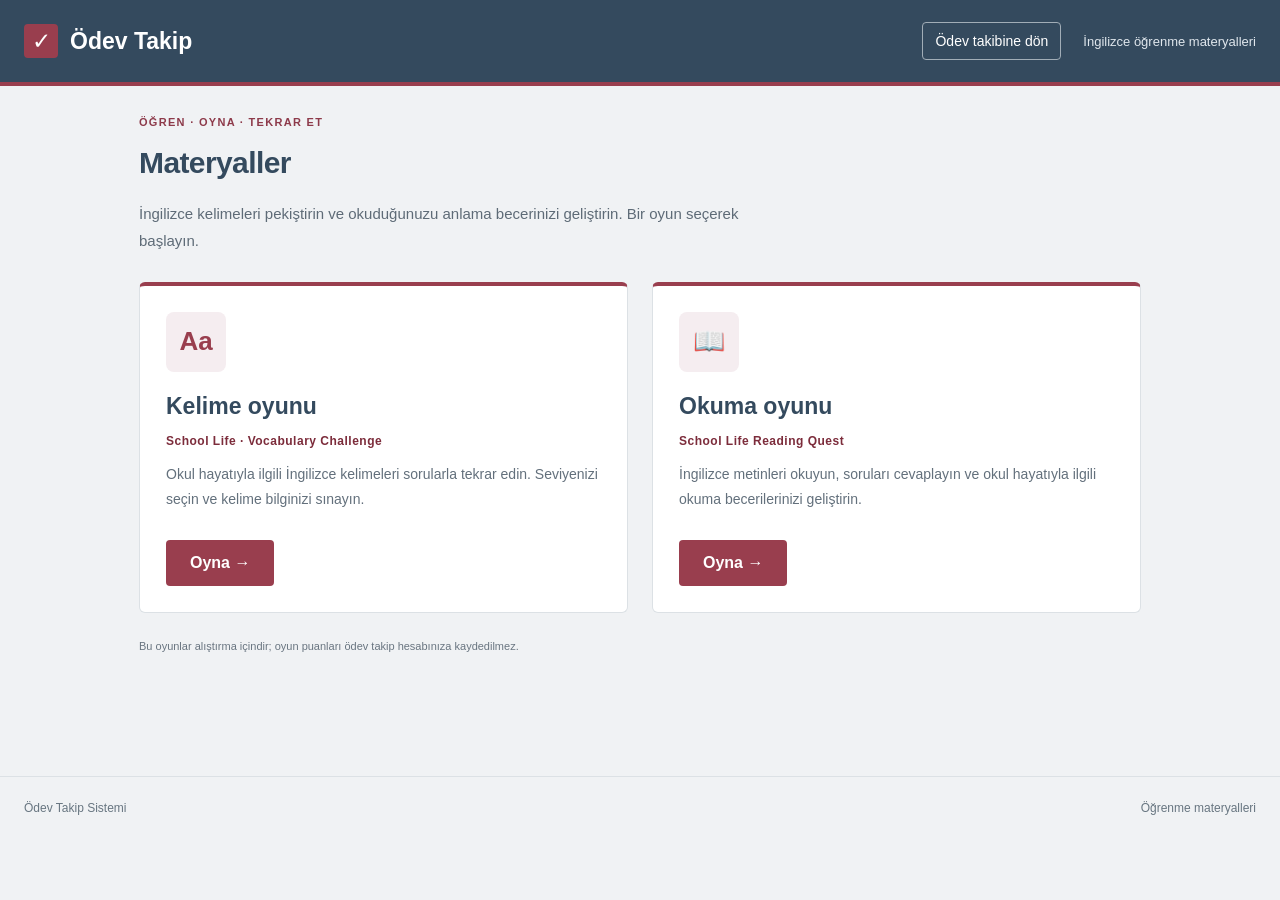
==== materyaller/index.html @ 129b3393 "Add files via upload" ====
<!doctype html>
<html lang="tr"><head><meta charset="utf-8"><meta name="viewport" content="width=device-width,initial-scale=1"><meta name="description" content="School Life: İngilizce kelime ve okuma oyunları."><title>Materyaller | Ödev Takip</title><link rel="stylesheet" href="../style.css"></head>
<body><a class="skip-link" href="#main-content">İçeriğe geç</a>
<header class="site-header"><a href="../" class="brand"><span class="brand-icon" aria-hidden="true">✓</span> Ödev Takip</a><div class="header-links"><a href="../">Ödev takibine dön</a><span class="stage">İngilizce öğrenme materyalleri</span></div></header>
<main id="main-content" class="materials-page" tabindex="-1"><p class="eyebrow">ÖĞREN · OYNA · TEKRAR ET</p><h1>Materyaller</h1><p class="lead">İngilizce kelimeleri pekiştirin ve okuduğunuzu anlama becerinizi geliştirin. Bir oyun seçerek başlayın.</p>
<div class="materials-grid">
<article class="material-card"><div class="material-icon" aria-hidden="true">Aa</div><h2>Kelime oyunu</h2><span class="material-kind" lang="en">School Life · Vocabulary Challenge</span><p class="material-description">Okul hayatıyla ilgili İngilizce kelimeleri sorularla tekrar edin. Seviyenizi seçin ve kelime bilginizi sınayın.</p><a class="primary" href="./oyun-1.html" aria-label="Kelime oyununu oyna">Oyna →</a></article>
<article class="material-card"><div class="material-icon" aria-hidden="true">📖</div><h2>Okuma oyunu</h2><span class="material-kind" lang="en">School Life Reading Quest</span><p class="material-description">İngilizce metinleri okuyun, soruları cevaplayın ve okul hayatıyla ilgili okuma becerilerinizi geliştirin.</p><a class="primary" href="./reading_game.html" aria-label="Okuma oyununu oyna">Oyna →</a></article>
</div><p class="note">Bu oyunlar alıştırma içindir; oyun puanları ödev takip hesabınıza kaydedilmez.</p></main>
<footer>Ödev Takip Sistemi <span>Öğrenme materyalleri</span></footer></body></html>
---- style.css ----
:root{font-family:Arial,Helvetica,sans-serif;color:#323b44;background:#f0f2f4;font-synthesis:none}*{box-sizing:border-box}[hidden]{display:none!important}body{margin:0}button,input{font:inherit}button,a,input{-webkit-tap-highlight-color:transparent}button{cursor:pointer}button:disabled{cursor:wait;opacity:.65}a{color:inherit;text-decoration:none}.skip-link{position:absolute;top:-60px;left:15px;padding:12px;background:white;z-index:5}.skip-link:focus{top:10px}.site-header{padding:22px max(24px,calc((100vw - 1360px)/2));display:flex;justify-content:space-between;gap:20px;align-items:center;background:#344a5e;color:#fff;border-bottom:4px solid #993e4e}.brand{font-size:23px;font-weight:700;display:flex;gap:12px;align-items:center}.brand-icon{display:grid;place-items:center;background:#993e4e;color:#fff;border-radius:4px;width:34px;height:34px}.stage{font-size:13px;color:#e0e7ed}main{max-width:1360px;min-height:75vh;margin:30px auto;display:grid;grid-template-columns:190px minmax(0,1fr) 340px;gap:24px;align-items:start;padding:0 24px}.sidebar{background:#fff;border:1px solid #dce1e5;border-radius:5px;padding:18px 0}.menu-heading{font-size:11px;font-weight:700;letter-spacing:1.2px;color:#737e87;padding:0 18px;margin:0 0 15px}.menu-active{display:block;border-left:4px solid #993e4e;background:#f5edf0;padding:13px 14px;font-size:14px;font-weight:700;color:#7c2c3b}.sidebar-note{border-top:1px solid #e5e8eb;margin:22px 18px 0;padding-top:18px;font-size:12px;line-height:1.7;color:#6b7680}.sidebar-note p{margin-bottom:0}.intro{background:#fff;border:1px solid #dce1e5;border-radius:5px;padding:30px;min-height:440px}.eyebrow{font-size:11px;font-weight:700;letter-spacing:1.3px;color:#8d3a4a;margin:0 0 16px}h1{font-size:30px;line-height:1.25;letter-spacing:-.6px;margin:0 0 18px;color:#344a5e}.lead{font-size:15px;line-height:1.8;color:#5e6b77;margin:0 0 28px}.info-block{border-top:1px solid #e5e8eb;padding-top:24px}.info-block h2,.announcement h2{font-size:17px;margin:0 0 12px}.info-block p,.announcement p{font-size:14px;line-height:1.85;color:#5e6b77;margin:0 0 12px}.announcement{margin-top:28px;border-left:3px solid #993e4e;padding:16px 18px;background:#faf5f6}.announcement p{margin:0}.card{background:#fff;border:1px solid #dce1e5;border-radius:5px;padding:24px;border-top:3px solid #344a5e}h2{font-size:23px;margin:0 0 10px;color:#344a5e}.muted{color:#63707c;font-size:13px;line-height:1.7;overflow-wrap:anywhere}form{margin-top:24px}label{display:block;font-size:13px;font-weight:600;margin:18px 0 8px}input{width:100%;min-height:46px;padding:11px 12px;background:#fff;border:1px solid #c8cfd6;border-radius:4px;color:#323b44}input:focus-visible,button:focus-visible,a:focus-visible{outline:3px solid #7ba8cf;outline-offset:3px}.password-wrap{position:relative}.password-wrap input{padding-right:75px}.password-wrap button{position:absolute;right:6px;top:8px;min-height:30px;border:0;background:transparent;color:#475e73;font-size:12px;padding:4px 8px}.primary,.secondary{width:100%;min-height:46px;border-radius:4px;font-weight:600;margin-top:22px}.primary{border:0;background:#993e4e;color:#fff}.primary:hover{background:#7c2c3b}.secondary{border:1px solid #c8cfd6;background:#fff;color:#344a5e}.note{color:#697580;font-size:11px;line-height:1.7;margin:16px 0 0}#status{font-size:13px;line-height:1.7;margin:20px 0 0;color:#63707c;overflow-wrap:anywhere}#status.error{color:#a13333}#status.success{color:#25684b}.badge{display:inline-block;padding:6px 12px;border-radius:4px;background:#e9f4eb;color:#326045;font-size:12px;font-weight:700;margin-top:14px}.success-note{font-size:13px;line-height:1.7;color:#38654c}.next-step{background:#f0f3f6;border-radius:4px;padding:16px;margin-top:22px}.next-step h3{font-size:15px;margin:0 0 8px}.next-step p{font-size:13px;line-height:1.7;margin:0;color:#63707c}footer{max-width:1312px;margin:auto;padding:24px;color:#687681;font-size:12px;border-top:1px solid #dce1e5;display:flex;justify-content:space-between;gap:20px}@media(max-width:1100px){main{grid-template-columns:minmax(0,1fr) 320px}.sidebar{display:none}}@media(max-width:720px){main{grid-template-columns:1fr;max-width:580px;margin:22px auto;padding:0 18px;gap:18px}.site-header{padding:20px}.stage{display:none}.intro{padding:24px;min-height:0}h1{font-size:26px}.card{padding:24px}footer{padding:22px 20px}}@media(max-width:400px){main{padding:0 12px}.intro,.card{padding:20px}footer span{display:none}}

.section-heading,.list-heading{display:flex;align-items:center;justify-content:space-between;gap:16px}.section-heading h1{margin:0}.section-heading .badge{margin:0}.section-heading{margin-bottom:18px}.class-form{padding:0 0 22px;border-bottom:1px solid #e5e8eb}.class-input-row{display:flex;gap:10px;align-items:center}.class-input-row input{min-width:0}.class-input-row .primary{width:auto;white-space:nowrap;margin:0;padding:0 17px}.list-heading{margin-top:25px}.list-heading h2{font-size:18px;margin:0}.list-heading .secondary{margin:0;width:auto;min-height:36px;padding:0 13px;font-size:12px}.classes-list{list-style:none;padding:0;margin:14px 0}.classes-list li{display:flex;gap:14px;align-items:center;border:1px solid #dce1e5;border-radius:5px;padding:16px;margin:10px 0}.class-symbol{background:#edf1f5;color:#344a5e;font-weight:700;font-size:12px;display:grid;place-items:center;min-width:38px;height:38px;border-radius:4px}.class-label{min-width:0}.class-label strong{font-size:16px;overflow-wrap:anywhere}.class-label p{font-size:12px;color:#63707c;margin:6px 0 0}.empty-state{padding:24px 18px;border:1px dashed #c8cfd6;border-radius:5px;line-height:1.8;color:#63707c;font-size:14px}#classes-status,#classes-load-status{font-size:13px;line-height:1.7;overflow-wrap:anywhere}#classes-status.error,#classes-load-status.error{color:#a13333}#classes-status.success{color:#25684b}@media(max-width:400px){.class-input-row{flex-direction:column;align-items:stretch}.class-input-row .primary{width:100%}}

.class-open{margin-left:auto;flex-shrink:0;background:#fff;border:1px solid #c8cfd6;border-radius:4px;padding:10px 12px;color:#344a5e;font-size:12px;font-weight:600;min-height:40px}.class-label{flex:1}.class-open:hover{background:#f0f3f6}.back-button{display:block;border:0;background:transparent;color:#7c2c3b;padding:5px 0;margin:0 0 24px;font-size:13px;min-height:36px}.student-position{font-variant-numeric:tabular-nums}#students-status,#students-load-status{font-size:13px;line-height:1.7;overflow-wrap:anywhere}#students-status.error,#students-load-status.error{color:#a13333}#students-status.success{color:#25684b}#students-title{overflow-wrap:anywhere}@media(max-width:400px){.classes-list li{flex-wrap:wrap}.class-open{margin-left:52px}}

textarea{font:inherit;width:100%;min-height:105px;resize:vertical;padding:12px;border:1px solid #c8cfd6;border-radius:4px;color:#323b44;background:#fff;line-height:1.6}textarea:focus-visible{outline:3px solid #7ba8cf;outline-offset:3px}.optional{font-size:11px;font-weight:400;color:#63707c}.class-tabs{display:flex;gap:8px;border-bottom:1px solid #dce1e5;margin:0 0 25px}.class-tabs button,.class-tabs span{font:inherit;font-size:13px;padding:12px 16px;border:0;background:transparent;color:#63707c}.class-tabs span{border-bottom:3px solid #993e4e;color:#7c2c3b;font-weight:700}.class-tabs button:hover{background:#f0f3f6}.class-actions{display:flex;gap:8px;flex-wrap:wrap;margin-left:auto}.class-actions .class-open{margin:0}.assignment-list{list-style:none;padding:0;margin:14px 0}.assignment-list li{border:1px solid #dce1e5;border-left:3px solid #993e4e;border-radius:5px;padding:20px;margin:12px 0}.assignment-list h3{margin:0 0 12px;font-size:17px;color:#344a5e;overflow-wrap:anywhere}.assignment-date{font-size:12px;color:#7c2c3b;font-weight:600;margin:0}.assignment-description{white-space:pre-wrap;overflow-wrap:anywhere;font-size:14px;color:#5e6b77;line-height:1.8;margin:14px 0 0}#assignments-title{overflow-wrap:anywhere}#assignments-status,#assignments-load-status{font-size:13px;line-height:1.7;overflow-wrap:anywhere}#assignments-status.error,#assignments-load-status.error{color:#a13333}#assignments-status.success{color:#25684b}#assignment-due-date{max-width:250px}@media(max-width:950px){.classes-list li{flex-wrap:wrap}.class-actions{width:100%;margin-left:52px}}

.child-card{border-top:1px solid #dce1e5;padding-top:24px;margin-top:24px}.child-card h2{font-size:21px;overflow-wrap:anywhere}.child-subtitle{font-size:13px;color:#63707c;line-height:1.7;overflow-wrap:anywhere;margin:0 0 16px}#parent-title{overflow-wrap:anywhere}#parent-load-status{font-size:13px;line-height:1.7;overflow-wrap:anywhere}#parent-load-status.error{color:#a13333}@media(max-width:520px){#parent-view .section-heading{flex-wrap:wrap}}

.intro{min-width:0}.completion-controls{display:flex;align-items:center;justify-content:space-between;gap:12px;flex-wrap:wrap;margin-top:18px}.completion-state{display:inline-block;font-size:12px;font-weight:700;border-radius:4px;padding:7px 10px;white-space:nowrap}.completion-state.done{background:#e9f4eb;color:#25684b}.completion-state.pending{background:#f3f0e8;color:#6b571d}.completion-toggle{background:#fff;color:#344a5e;border:1px solid #c8cfd6;border-radius:4px;min-height:44px;padding:10px 13px;font-size:12px;font-weight:600}.completion-toggle:hover{background:#f0f3f6}.completion-message{font-size:12px;line-height:1.7;color:#25684b;overflow-wrap:anywhere;margin:10px 0 0}.completion-message:empty{display:none}.completion-message.error{color:#a13333}.class-tabs{flex-wrap:wrap}.results-summary{color:#63707c;font-size:13px;line-height:1.8}#results-load-status{font-size:13px;line-height:1.8}#results-load-status.error{color:#a13333}.table-scroll{max-width:100%;overflow-x:auto;border:1px solid #dce1e5;border-radius:5px;margin-top:18px}.table-scroll:focus-visible{outline:3px solid #7ba8cf;outline-offset:3px}.table-scroll table{border-collapse:collapse;width:100%;min-width:500px;font-size:13px}.table-scroll caption{text-align:left;padding:14px;color:#344a5e;font-weight:700}.table-scroll th,.table-scroll td{text-align:left;padding:14px;border-top:1px solid #dce1e5;vertical-align:middle}.table-scroll thead th{background:#f0f3f6;min-width:145px;max-width:230px;overflow-wrap:anywhere}.table-scroll thead th:first-child{min-width:150px}.table-scroll tbody th{font-weight:600;overflow-wrap:anywhere;min-width:150px;max-width:230px}.table-scroll small{display:block;font-size:11px;font-weight:400;margin-top:7px;color:#63707c}.table-scroll tbody tr:nth-child(even){background:#fafbfc}#results-title{overflow-wrap:anywhere}

select{font:inherit}.status-select{display:block;width:100%;min-width:135px;min-height:44px;border:1px solid #c8cfd6;border-radius:4px;background:#fff;color:#344a5e;padding:8px;font-size:12px;margin-top:10px}.status-select:focus-visible{outline:3px solid #7ba8cf;outline-offset:3px}.teacher-status{min-width:140px}.completion-state.missing{background:#fbecec;color:#a13333}.parent-notices{margin-top:22px;padding:18px;border-left:3px solid #993e4e;background:#faf5f6}.parent-notices h2{font-size:18px}.parent-notices ul{padding-left:18px;margin:12px 0 0;font-size:13px;line-height:1.8}.parent-notices li{margin:8px 0;overflow-wrap:anywhere}

.record-actions{display:flex;gap:8px;flex-wrap:wrap}.record-actions .class-open{margin:0}.record-delete{min-height:40px;padding:10px 12px;border:1px solid #d8b4b4;border-radius:4px;background:#fff;color:#a13333;font-size:12px;font-weight:600}.assignment-list .record-actions{margin-top:18px}.class-actions .record-actions{display:contents}dialog{width:min(540px,calc(100% - 28px));max-height:90vh;overflow:auto;padding:26px;border:1px solid #dce1e5;border-radius:6px;color:#323b44;background:#fff}dialog::backdrop{background:rgba(20,32,44,.6)}dialog form{margin:0}.dialog-actions{display:flex;gap:12px}.dialog-actions button{flex:1}.delete-warning{font-size:14px;line-height:1.8}.record-actions button:hover{background:#f0f3f6}#record-message{font-size:13px;line-height:1.7}#record-message.error{color:#a13333}@media(max-width:650px){.classes-list .record-actions{width:100%;margin-left:52px}.class-actions .record-actions{display:flex;margin:0;width:auto}}


.header-links{display:flex;align-items:center;gap:22px;flex-wrap:wrap}.header-links a{color:#fff;font-size:14px;text-decoration:none;padding:10px 12px;border:1px solid #a1adb7;border-radius:4px}.header-links a:hover{background:#465c70}.menu-link{display:block;padding:14px 18px;color:#344a5e;font-size:14px;text-decoration:none}.menu-link:hover{background:#f0f3f6}.login-tabs{display:flex;gap:8px;flex-wrap:wrap;margin-top:20px}.login-tabs button{flex:1;padding:10px 8px;min-height:44px;border:1px solid #c8cfd6;border-radius:4px;background:white;color:#344a5e;font-size:12px}.login-tabs button[aria-pressed=true]{background:#f5edf0;border-color:#993e4e;color:#7c2c3b;font-weight:700}.materials-page{display:block;max-width:1050px;min-height:70vh}.materials-page .lead{max-width:650px}.materials-grid{display:grid;grid-template-columns:repeat(2,minmax(0,1fr));gap:24px}.material-card{background:#fff;border:1px solid #dce1e5;border-top:4px solid #993e4e;border-radius:6px;padding:26px;display:flex;flex-direction:column;align-items:flex-start}.material-card h2{font-size:23px;line-height:1.4;margin:18px 0 12px}.material-card p{font-size:14px;color:#63707c;line-height:1.8}.material-card .primary{display:inline-flex;justify-content:center;align-items:center;text-decoration:none;margin-top:auto;width:auto;padding:12px 24px}.material-kind{font-size:12px;font-weight:bold;letter-spacing:.5px;color:#7c2c3b}.material-icon{width:60px;height:60px;background:#f5edf0;color:#993e4e;border-radius:8px;display:grid;place-items:center;font-size:26px;font-weight:bold}.materials-back{display:inline-block;margin:10px 0 30px;color:#7c2c3b;font-size:14px}.material-card .material-description{margin-bottom:28px}.materials-page .note{margin-top:24px}@media(max-width:720px){.materials-grid{grid-template-columns:1fr}.site-header{flex-wrap:wrap;gap:14px}.brand{font-size:21px}.header-links{gap:8px}.header-links a{font-size:13px}.material-card{padding:23px}}
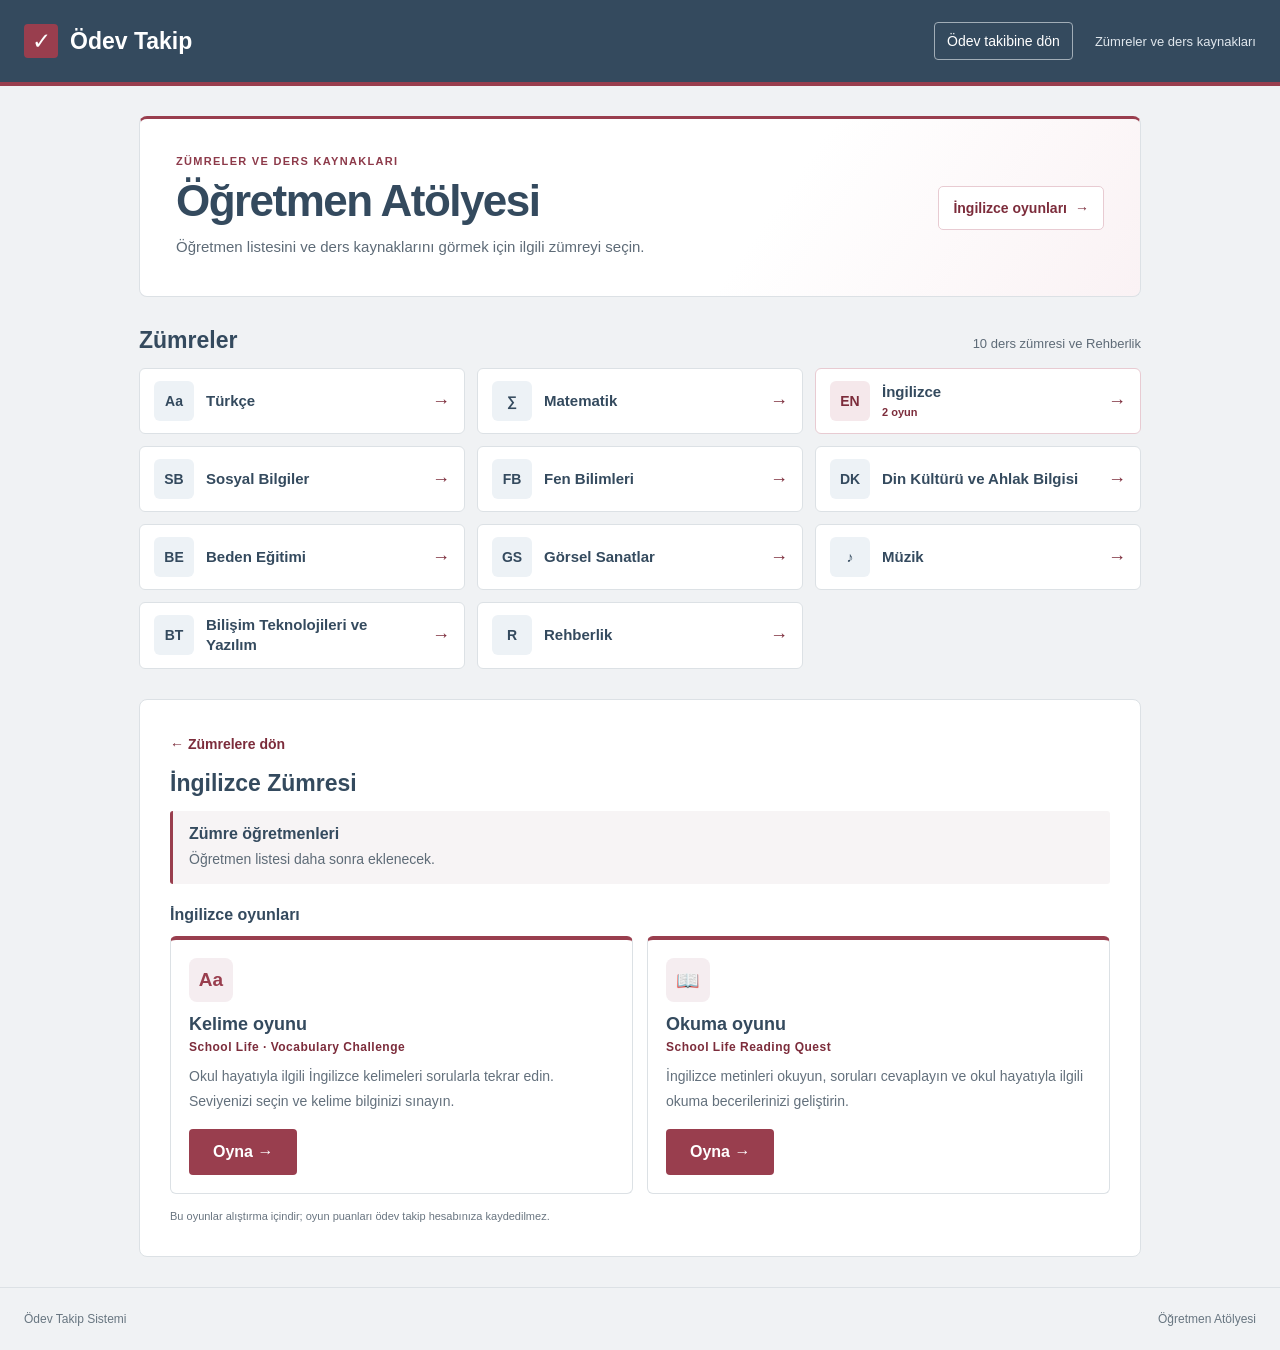
==== commit 3096cc6a: "Add files via upload" ====
--- a/materyaller/index.html
+++ b/materyaller/index.html
@@ -1,10 +1,336 @@
 <!doctype html>
-<html lang="tr"><head><meta charset="utf-8"><meta name="viewport" content="width=device-width,initial-scale=1"><meta name="description" content="School Life: İngilizce kelime ve okuma oyunları."><title>Materyaller | Ödev Takip</title><link rel="stylesheet" href="../style.css"></head>
-<body><a class="skip-link" href="#main-content">İçeriğe geç</a>
-<header class="site-header"><a href="../" class="brand"><span class="brand-icon" aria-hidden="true">✓</span> Ödev Takip</a><div class="header-links"><a href="../">Ödev takibine dön</a><span class="stage">İngilizce öğrenme materyalleri</span></div></header>
-<main id="main-content" class="materials-page" tabindex="-1"><p class="eyebrow">ÖĞREN · OYNA · TEKRAR ET</p><h1>Materyaller</h1><p class="lead">İngilizce kelimeleri pekiştirin ve okuduğunuzu anlama becerinizi geliştirin. Bir oyun seçerek başlayın.</p>
-<div class="materials-grid">
-<article class="material-card"><div class="material-icon" aria-hidden="true">Aa</div><h2>Kelime oyunu</h2><span class="material-kind" lang="en">School Life · Vocabulary Challenge</span><p class="material-description">Okul hayatıyla ilgili İngilizce kelimeleri sorularla tekrar edin. Seviyenizi seçin ve kelime bilginizi sınayın.</p><a class="primary" href="./oyun-1.html" aria-label="Kelime oyununu oyna">Oyna →</a></article>
-<article class="material-card"><div class="material-icon" aria-hidden="true">📖</div><h2>Okuma oyunu</h2><span class="material-kind" lang="en">School Life Reading Quest</span><p class="material-description">İngilizce metinleri okuyun, soruları cevaplayın ve okul hayatıyla ilgili okuma becerilerinizi geliştirin.</p><a class="primary" href="./reading_game.html" aria-label="Okuma oyununu oyna">Oyna →</a></article>
-</div><p class="note">Bu oyunlar alıştırma içindir; oyun puanları ödev takip hesabınıza kaydedilmez.</p></main>
-<footer>Ödev Takip Sistemi <span>Öğrenme materyalleri</span></footer></body></html>+<html lang="tr">
+<head>
+  <meta charset="utf-8">
+  <meta name="viewport" content="width=device-width, initial-scale=1">
+  <meta name="description" content="Öğretmen Atölyesi: ders zümreleri, öğretmen listeleri ve ders kaynakları.">
+  <title>Öğretmen Atölyesi | Ödev Takip</title>
+  <link rel="stylesheet" href="../style.css">
+  <style>
+    .workshop-page {
+      --workshop-navy: #344a5e;
+      --workshop-wine: #7c2c3b;
+      --workshop-line: #dce1e5;
+      --workshop-muted: #5e6b77;
+    }
+    .workshop-hero {
+      display: flex;
+      align-items: center;
+      justify-content: space-between;
+      gap: 24px;
+      padding: clamp(20px, 4vw, 36px);
+      border: 1px solid var(--workshop-line);
+      border-top: 3px solid #993e4e;
+      border-radius: 8px;
+      background: linear-gradient(125deg, #fff 62%, #faf2f4);
+    }
+    .workshop-hero .eyebrow { margin-bottom: 10px; }
+    .workshop-hero h1 {
+      margin-bottom: 10px;
+      font-size: clamp(29px, 5vw, 44px);
+      letter-spacing: -.035em;
+      line-height: 1.1;
+    }
+    .workshop-hero .lead { margin: 0; max-width: 480px; line-height: 1.65; }
+    .workshop-quick, .workshop-back {
+      display: inline-flex;
+      min-height: 44px;
+      align-items: center;
+      gap: 8px;
+      font-size: 14px;
+      font-weight: 700;
+      color: var(--workshop-wine);
+    }
+    .workshop-quick {
+      flex-shrink: 0;
+      padding: 10px 14px;
+      border: 1px solid #e8cbd2;
+      border-radius: 5px;
+      background: #fff;
+    }
+    .workshop-quick:hover, .workshop-link--featured:hover { background: #fbf1f3; }
+    .workshop-directory { margin: 30px 0; scroll-margin-top: 16px; }
+    .workshop-heading {
+      display: flex;
+      align-items: baseline;
+      justify-content: space-between;
+      flex-wrap: wrap;
+      gap: 6px 16px;
+      margin-bottom: 14px;
+    }
+    .workshop-heading h2 { margin: 0; }
+    .workshop-count { margin: 0; color: var(--workshop-muted); font-size: 13px; }
+    .workshop-grid {
+      display: grid;
+      grid-template-columns: repeat(3, minmax(0, 1fr));
+      gap: 12px;
+      margin: 0;
+      padding: 0;
+      list-style: none;
+    }
+    .workshop-link {
+      display: grid;
+      grid-template-columns: 40px minmax(0, 1fr) auto;
+      align-items: center;
+      gap: 12px;
+      height: 100%;
+      min-height: 66px;
+      padding: 12px 14px;
+      border: 1px solid var(--workshop-line);
+      border-radius: 6px;
+      background: #fff;
+      color: var(--workshop-navy);
+      font-weight: 700;
+      font-size: 15px;
+      line-height: 1.35;
+    }
+    .workshop-link:hover { border-color: #9daebc; background: #f9fafb; }
+    .workshop-link--featured { border-color: #e8cbd2; }
+    .workshop-link small { display: block; margin-top: 3px; color: var(--workshop-wine); font-size: 11px; }
+    .workshop-mark {
+      display: grid;
+      place-items: center;
+      width: 40px;
+      height: 40px;
+      border-radius: 6px;
+      background: #edf2f6;
+      color: var(--workshop-navy);
+      font-size: 14px;
+      font-weight: 700;
+    }
+    .workshop-link--featured .workshop-mark { color: var(--workshop-wine); background: #f5e8eb; }
+    .workshop-arrow { color: var(--workshop-wine); font-weight: 400; font-size: 18px; }
+    .workshop-panel {
+      margin: 0 0 18px;
+      padding: clamp(18px, 3.5vw, 30px);
+      border: 1px solid var(--workshop-line);
+      border-radius: 8px;
+      background: #fff;
+      scroll-margin-top: 16px;
+    }
+    @supports selector(:has(*)) {
+      .workshop-panel:not(:target):not(#ingilizce),
+      .workshop-panels:has(.workshop-panel:target) #ingilizce:not(:target) { display: none; }
+    }
+    .workshop-back { margin: -8px 0 4px; }
+    .workshop-back:hover { text-decoration: underline; }
+    .workshop-panel h2 { margin-bottom: 14px; }
+    .workshop-teachers {
+      padding: 14px 16px;
+      border-left: 3px solid #993e4e;
+      border-radius: 3px;
+      background: #f7f4f5;
+    }
+    .workshop-teachers h3, .workshop-games h3 { margin: 0; color: var(--workshop-navy); font-size: 16px; }
+    .workshop-teachers p { margin: 5px 0 0; color: var(--workshop-muted); font-size: 14px; line-height: 1.6; }
+    .workshop-games { margin-top: 22px; }
+    .workshop-games h3 { margin-bottom: 12px; }
+    .workshop-games .materials-grid { gap: 14px; }
+    .workshop-games .material-card { padding: 18px; }
+    .workshop-games .material-card h4 { margin: 12px 0 5px; color: var(--workshop-navy); font-size: 18px; }
+    .workshop-games .material-icon { width: 44px; height: 44px; font-size: 19px; }
+    .workshop-games .material-card .material-description { margin: 10px 0 15px; }
+    .workshop-games .note { margin-top: 13px; }
+    @media (max-width: 870px) {
+      .workshop-grid { grid-template-columns: repeat(2, minmax(0, 1fr)); }
+    }
+    @media (max-width: 580px) {
+      .workshop-hero { align-items: flex-start; flex-direction: column; gap: 14px; }
+      .workshop-directory { margin: 23px 0; }
+      .workshop-grid { grid-template-columns: 1fr; gap: 8px; }
+      .workshop-link { min-height: 56px; padding: 8px 12px; }
+    }
+  </style>
+</head>
+<body>
+  <a class="skip-link" href="#main-content">İçeriğe geç</a>
+  <header class="site-header">
+    <a href="../" class="brand"><span class="brand-icon" aria-hidden="true">✓</span> Ödev Takip</a>
+    <div class="header-links"><a href="../">Ödev takibine dön</a><span class="stage">Zümreler ve ders kaynakları</span></div>
+  </header>
+  <main id="main-content" class="materials-page workshop-page" tabindex="-1">
+    <section class="workshop-hero" aria-labelledby="workshop-title">
+      <div>
+        <p class="eyebrow">ZÜMRELER VE DERS KAYNAKLARI</p>
+        <h1 id="workshop-title">Öğretmen Atölyesi</h1>
+        <p class="lead">Öğretmen listesini ve ders kaynaklarını görmek için ilgili zümreyi seçin.</p>
+      </div>
+      <a class="workshop-quick" href="#ingilizce">İngilizce oyunları <span aria-hidden="true">→</span></a>
+    </section>
+    <nav class="workshop-directory" id="zumreler" aria-labelledby="directory-title" tabindex="-1">
+      <div class="workshop-heading">
+        <h2 id="directory-title">Zümreler</h2>
+        <p class="workshop-count">10 ders zümresi ve Rehberlik</p>
+      </div>
+      <ul class="workshop-grid">
+        <li><a class="workshop-link" href="#turkce">
+          <span class="workshop-mark" aria-hidden="true">Aa</span>
+          <span>Türkçe</span>
+          <span class="workshop-arrow" aria-hidden="true">→</span>
+        </a></li>
+        <li><a class="workshop-link" href="#matematik">
+          <span class="workshop-mark" aria-hidden="true">∑</span>
+          <span>Matematik</span>
+          <span class="workshop-arrow" aria-hidden="true">→</span>
+        </a></li>
+        <li><a class="workshop-link workshop-link--featured" href="#ingilizce">
+          <span class="workshop-mark" aria-hidden="true">EN</span>
+          <span>İngilizce<small>2 oyun</small></span>
+          <span class="workshop-arrow" aria-hidden="true">→</span>
+        </a></li>
+        <li><a class="workshop-link" href="#sosyal-bilgiler">
+          <span class="workshop-mark" aria-hidden="true">SB</span>
+          <span>Sosyal Bilgiler</span>
+          <span class="workshop-arrow" aria-hidden="true">→</span>
+        </a></li>
+        <li><a class="workshop-link" href="#fen-bilimleri">
+          <span class="workshop-mark" aria-hidden="true">FB</span>
+          <span>Fen Bilimleri</span>
+          <span class="workshop-arrow" aria-hidden="true">→</span>
+        </a></li>
+        <li><a class="workshop-link" href="#din-kulturu">
+          <span class="workshop-mark" aria-hidden="true">DK</span>
+          <span>Din Kültürü ve Ahlak Bilgisi</span>
+          <span class="workshop-arrow" aria-hidden="true">→</span>
+        </a></li>
+        <li><a class="workshop-link" href="#beden-egitimi">
+          <span class="workshop-mark" aria-hidden="true">BE</span>
+          <span>Beden Eğitimi</span>
+          <span class="workshop-arrow" aria-hidden="true">→</span>
+        </a></li>
+        <li><a class="workshop-link" href="#gorsel-sanatlar">
+          <span class="workshop-mark" aria-hidden="true">GS</span>
+          <span>Görsel Sanatlar</span>
+          <span class="workshop-arrow" aria-hidden="true">→</span>
+        </a></li>
+        <li><a class="workshop-link" href="#muzik">
+          <span class="workshop-mark" aria-hidden="true">♪</span>
+          <span>Müzik</span>
+          <span class="workshop-arrow" aria-hidden="true">→</span>
+        </a></li>
+        <li><a class="workshop-link" href="#bilisim-teknolojileri">
+          <span class="workshop-mark" aria-hidden="true">BT</span>
+          <span>Bilişim Teknolojileri ve Yazılım</span>
+          <span class="workshop-arrow" aria-hidden="true">→</span>
+        </a></li>
+        <li><a class="workshop-link" href="#rehberlik">
+          <span class="workshop-mark" aria-hidden="true">R</span>
+          <span>Rehberlik</span>
+          <span class="workshop-arrow" aria-hidden="true">→</span>
+        </a></li>
+      </ul>
+    </nav>
+    <div class="workshop-panels">
+      <section class="workshop-panel" id="turkce" aria-labelledby="turkce-title" tabindex="-1">
+        <a class="workshop-back" href="#zumreler">← Zümrelere dön</a>
+        <h2 id="turkce-title">Türkçe Zümresi</h2>
+        <div class="workshop-teachers">
+          <h3>Zümre öğretmenleri</h3>
+          <p>Öğretmen listesi daha sonra eklenecek.</p>
+        </div>
+      </section>
+      <section class="workshop-panel" id="matematik" aria-labelledby="matematik-title" tabindex="-1">
+        <a class="workshop-back" href="#zumreler">← Zümrelere dön</a>
+        <h2 id="matematik-title">Matematik Zümresi</h2>
+        <div class="workshop-teachers">
+          <h3>Zümre öğretmenleri</h3>
+          <p>Öğretmen listesi daha sonra eklenecek.</p>
+        </div>
+      </section>
+      <section class="workshop-panel" id="ingilizce" aria-labelledby="ingilizce-title" tabindex="-1">
+        <a class="workshop-back" href="#zumreler">← Zümrelere dön</a>
+        <h2 id="ingilizce-title">İngilizce Zümresi</h2>
+        <div class="workshop-teachers">
+          <h3>Zümre öğretmenleri</h3>
+          <p>Öğretmen listesi daha sonra eklenecek.</p>
+        </div>
+        <section class="workshop-games" aria-labelledby="games-title">
+          <h3 id="games-title">İngilizce oyunları</h3>
+          <div class="materials-grid">
+            <article class="material-card">
+              <div class="material-icon" aria-hidden="true">Aa</div>
+              <h4>Kelime oyunu</h4>
+              <span class="material-kind" lang="en">School Life · Vocabulary Challenge</span>
+              <p class="material-description">Okul hayatıyla ilgili İngilizce kelimeleri sorularla tekrar edin. Seviyenizi seçin ve kelime bilginizi sınayın.</p>
+              <a class="primary" href="./oyun-1.html" aria-label="Kelime oyununu oyna">Oyna →</a>
+            </article>
+            <article class="material-card">
+              <div class="material-icon" aria-hidden="true">📖</div>
+              <h4>Okuma oyunu</h4>
+              <span class="material-kind" lang="en">School Life Reading Quest</span>
+              <p class="material-description">İngilizce metinleri okuyun, soruları cevaplayın ve okul hayatıyla ilgili okuma becerilerinizi geliştirin.</p>
+              <a class="primary" href="./reading_game.html" aria-label="Okuma oyununu oyna">Oyna →</a>
+            </article>
+          </div>
+          <p class="note">Bu oyunlar alıştırma içindir; oyun puanları ödev takip hesabınıza kaydedilmez.</p>
+        </section>
+      </section>
+      <section class="workshop-panel" id="sosyal-bilgiler" aria-labelledby="sosyal-bilgiler-title" tabindex="-1">
+        <a class="workshop-back" href="#zumreler">← Zümrelere dön</a>
+        <h2 id="sosyal-bilgiler-title">Sosyal Bilgiler Zümresi</h2>
+        <div class="workshop-teachers">
+          <h3>Zümre öğretmenleri</h3>
+          <p>Öğretmen listesi daha sonra eklenecek.</p>
+        </div>
+      </section>
+      <section class="workshop-panel" id="fen-bilimleri" aria-labelledby="fen-bilimleri-title" tabindex="-1">
+        <a class="workshop-back" href="#zumreler">← Zümrelere dön</a>
+        <h2 id="fen-bilimleri-title">Fen Bilimleri Zümresi</h2>
+        <div class="workshop-teachers">
+          <h3>Zümre öğretmenleri</h3>
+          <p>Öğretmen listesi daha sonra eklenecek.</p>
+        </div>
+      </section>
+      <section class="workshop-panel" id="din-kulturu" aria-labelledby="din-kulturu-title" tabindex="-1">
+        <a class="workshop-back" href="#zumreler">← Zümrelere dön</a>
+        <h2 id="din-kulturu-title">Din Kültürü ve Ahlak Bilgisi Zümresi</h2>
+        <div class="workshop-teachers">
+          <h3>Zümre öğretmenleri</h3>
+          <p>Öğretmen listesi daha sonra eklenecek.</p>
+        </div>
+      </section>
+      <section class="workshop-panel" id="beden-egitimi" aria-labelledby="beden-egitimi-title" tabindex="-1">
+        <a class="workshop-back" href="#zumreler">← Zümrelere dön</a>
+        <h2 id="beden-egitimi-title">Beden Eğitimi Zümresi</h2>
+        <div class="workshop-teachers">
+          <h3>Zümre öğretmenleri</h3>
+          <p>Öğretmen listesi daha sonra eklenecek.</p>
+        </div>
+      </section>
+      <section class="workshop-panel" id="gorsel-sanatlar" aria-labelledby="gorsel-sanatlar-title" tabindex="-1">
+        <a class="workshop-back" href="#zumreler">← Zümrelere dön</a>
+        <h2 id="gorsel-sanatlar-title">Görsel Sanatlar Zümresi</h2>
+        <div class="workshop-teachers">
+          <h3>Zümre öğretmenleri</h3>
+          <p>Öğretmen listesi daha sonra eklenecek.</p>
+        </div>
+      </section>
+      <section class="workshop-panel" id="muzik" aria-labelledby="muzik-title" tabindex="-1">
+        <a class="workshop-back" href="#zumreler">← Zümrelere dön</a>
+        <h2 id="muzik-title">Müzik Zümresi</h2>
+        <div class="workshop-teachers">
+          <h3>Zümre öğretmenleri</h3>
+          <p>Öğretmen listesi daha sonra eklenecek.</p>
+        </div>
+      </section>
+      <section class="workshop-panel" id="bilisim-teknolojileri" aria-labelledby="bilisim-teknolojileri-title" tabindex="-1">
+        <a class="workshop-back" href="#zumreler">← Zümrelere dön</a>
+        <h2 id="bilisim-teknolojileri-title">Bilişim Teknolojileri ve Yazılım Zümresi</h2>
+        <div class="workshop-teachers">
+          <h3>Zümre öğretmenleri</h3>
+          <p>Öğretmen listesi daha sonra eklenecek.</p>
+        </div>
+      </section>
+      <section class="workshop-panel" id="rehberlik" aria-labelledby="rehberlik-title" tabindex="-1">
+        <a class="workshop-back" href="#zumreler">← Zümrelere dön</a>
+        <h2 id="rehberlik-title">Rehberlik</h2>
+        <div class="workshop-teachers">
+          <h3>Rehberlik öğretmenleri</h3>
+          <p>Öğretmen listesi daha sonra eklenecek.</p>
+        </div>
+      </section>
+    </div>
+  </main>
+  <footer>Ödev Takip Sistemi <span>Öğretmen Atölyesi</span></footer>
+</body>
+</html>
--- a/style.css
+++ b/style.css
@@ -16,3 +16,22 @@
 
 
 .header-links{display:flex;align-items:center;gap:22px;flex-wrap:wrap}.header-links a{color:#fff;font-size:14px;text-decoration:none;padding:10px 12px;border:1px solid #a1adb7;border-radius:4px}.header-links a:hover{background:#465c70}.menu-link{display:block;padding:14px 18px;color:#344a5e;font-size:14px;text-decoration:none}.menu-link:hover{background:#f0f3f6}.login-tabs{display:flex;gap:8px;flex-wrap:wrap;margin-top:20px}.login-tabs button{flex:1;padding:10px 8px;min-height:44px;border:1px solid #c8cfd6;border-radius:4px;background:white;color:#344a5e;font-size:12px}.login-tabs button[aria-pressed=true]{background:#f5edf0;border-color:#993e4e;color:#7c2c3b;font-weight:700}.materials-page{display:block;max-width:1050px;min-height:70vh}.materials-page .lead{max-width:650px}.materials-grid{display:grid;grid-template-columns:repeat(2,minmax(0,1fr));gap:24px}.material-card{background:#fff;border:1px solid #dce1e5;border-top:4px solid #993e4e;border-radius:6px;padding:26px;display:flex;flex-direction:column;align-items:flex-start}.material-card h2{font-size:23px;line-height:1.4;margin:18px 0 12px}.material-card p{font-size:14px;color:#63707c;line-height:1.8}.material-card .primary{display:inline-flex;justify-content:center;align-items:center;text-decoration:none;margin-top:auto;width:auto;padding:12px 24px}.material-kind{font-size:12px;font-weight:bold;letter-spacing:.5px;color:#7c2c3b}.material-icon{width:60px;height:60px;background:#f5edf0;color:#993e4e;border-radius:8px;display:grid;place-items:center;font-size:26px;font-weight:bold}.materials-back{display:inline-block;margin:10px 0 30px;color:#7c2c3b;font-size:14px}.material-card .material-description{margin-bottom:28px}.materials-page .note{margin-top:24px}@media(max-width:720px){.materials-grid{grid-template-columns:1fr}.site-header{flex-wrap:wrap;gap:14px}.brand{font-size:21px}.header-links{gap:8px}.header-links a{font-size:13px}.material-card{padding:23px}}
+
+/* Hesap ayarları */
+#welcome{overflow-wrap:anywhere}
+.header-action{color:#fff;font-size:14px;padding:10px 12px;border:1px solid #a1adb7;border-radius:4px;background:transparent;min-height:40px}.header-action:hover{background:#465c70}#settings-dialog{width:min(510px,calc(100% - 28px))}#settings-dialog h3{font-size:18px;margin:24px 0 12px}#settings-account{margin-top:6px}#settings-status{font-size:13px;line-height:1.8;overflow-wrap:anywhere;min-height:24px}#settings-status.error{color:#a13333}#settings-status.success{color:#25684b}@media(max-width:520px){#settings-dialog{padding:22px}.header-action{font-size:13px}}
+
+/* Class enrollment and teacher access. */
+.enrollment-panel{margin:20px 0;padding:18px;border:1px solid #dce1e5;border-radius:5px;background:#f8fafb}
+.enrollment-panel .note{font-size:13px;margin-top:8px}
+.enrollment-panel .list-heading{margin:0}
+.enrollment-codes,.staff-list{list-style:none;padding:0;margin:12px 0;max-height:270px;overflow:auto}
+.enrollment-codes li,.staff-list li{border-bottom:1px solid #dce1e5;padding:5px 0;font-size:13px;overflow-wrap:anywhere}
+.enrollment-codes label{display:flex;gap:10px;align-items:center;min-height:34px;margin:0;cursor:pointer}
+.enrollment-codes input{width:18px;height:18px;min-height:0;margin:0;accent-color:#993e4e;flex:none}
+.staff-list li{display:flex;flex-wrap:wrap;align-items:center;justify-content:space-between;gap:8px}
+#staff-dialog h3{margin:24px 0 8px;color:#344a5e;font-size:15px}
+#enrollment-status,#staff-status{font-size:13px;line-height:1.6;overflow-wrap:anywhere}
+#enrollment-status.error,#staff-status.error{color:#a13333}
+#enrollment-status.success,#staff-status.success{color:#25684b}
+@media(max-width:500px){.enrollment-panel{padding:12px}.enrollment-panel .list-heading{align-items:flex-start;flex-direction:column;gap:8px}.staff-list li{align-items:flex-start}}
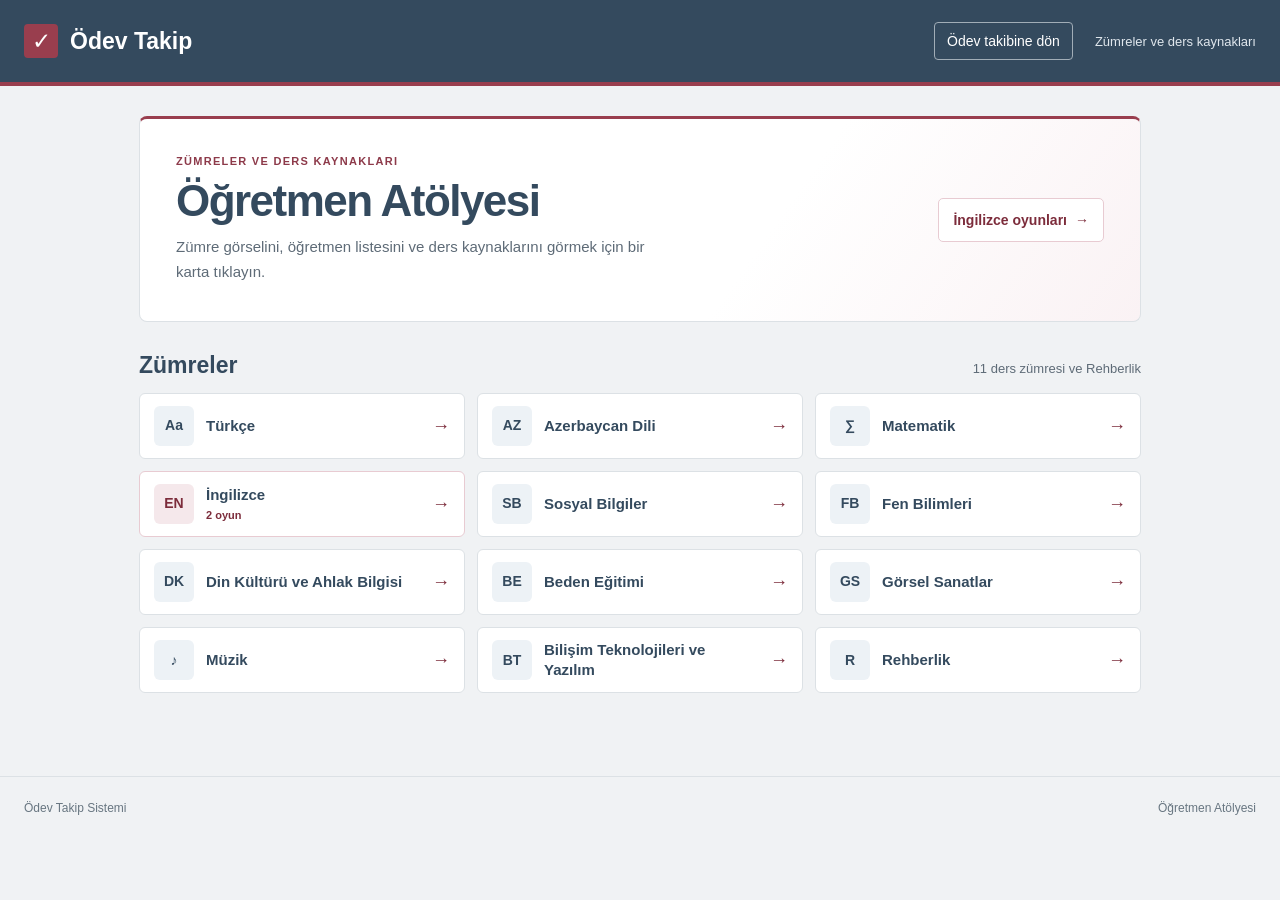
==== commit a3b9937a: "Add files via upload" ====
--- a/materyaller/index.html
+++ b/materyaller/index.html
@@ -3,7 +3,7 @@
 <head>
   <meta charset="utf-8">
   <meta name="viewport" content="width=device-width, initial-scale=1">
-  <meta name="description" content="Öğretmen Atölyesi: ders zümreleri, öğretmen listeleri ve ders kaynakları.">
+  <meta name="description" content="Öğretmen Atölyesi: zümre görselleri, öğretmen listeleri ve ders kaynakları.">
   <title>Öğretmen Atölyesi | Ödev Takip</title>
   <link rel="stylesheet" href="../style.css">
   <style>
@@ -109,12 +109,22 @@
       scroll-margin-top: 16px;
     }
     @supports selector(:has(*)) {
-      .workshop-panel:not(:target):not(#ingilizce),
-      .workshop-panels:has(.workshop-panel:target) #ingilizce:not(:target) { display: none; }
+      .workshop-panels > .workshop-panel:not(:target):not(#ingilizce),
+      .workshop-panels:has(> .workshop-panel:target) > #ingilizce:not(:target) { display: none; }
     }
     .workshop-back { margin: -8px 0 4px; }
     .workshop-back:hover { text-decoration: underline; }
     .workshop-panel h2 { margin-bottom: 14px; }
+    .workshop-art {
+      display: grid;
+      grid-template-columns: minmax(0, 1fr);
+      place-items: center;
+      margin: 0 0 16px;
+      overflow: hidden;
+      border-radius: 6px;
+      background: #f8f5f3;
+    }
+    .workshop-art img { display: block; width: auto; height: auto; max-width: 100%; }
     .workshop-teachers {
       padding: 14px 16px;
       border-left: 3px solid #993e4e;
@@ -131,6 +141,72 @@
     .workshop-games .material-icon { width: 44px; height: 44px; font-size: 19px; }
     .workshop-games .material-card .material-description { margin: 10px 0 15px; }
     .workshop-games .note { margin-top: 13px; }
+    html.workshop-dialog-open { overflow: hidden; }
+    .workshop-dialog {
+      --workshop-dialog-padding: clamp(14px, 3vw, 24px);
+      width: min(840px, calc(100% - 32px));
+      max-width: none;
+      max-height: calc(100vh - 32px);
+      max-height: calc(100dvh - 32px);
+      padding: 0;
+      overflow: auto;
+      overscroll-behavior: contain;
+      scroll-padding-block-start: 94px;
+      border: 1px solid var(--workshop-line);
+      border-top: 4px solid #993e4e;
+      border-radius: 12px;
+      background: #fff;
+      color: #323b44;
+      box-shadow: 0 18px 65px #17253455;
+    }
+    .workshop-dialog:not([open]) { display: none; }
+    .workshop-dialog::backdrop { background: rgb(22 32 44 / 67%); }
+    .workshop-dialog .workshop-panel {
+      margin: 0;
+      padding: 0 var(--workshop-dialog-padding) var(--workshop-dialog-padding);
+      border: 0;
+      border-radius: 0;
+    }
+    .workshop-dialog .workshop-back { display: none; }
+    .workshop-dialog .workshop-panel-heading {
+      position: sticky;
+      z-index: 1;
+      top: 0;
+      display: flex;
+      align-items: center;
+      justify-content: space-between;
+      gap: 12px;
+      margin: 0 calc(-1 * var(--workshop-dialog-padding)) 16px;
+      padding: 10px var(--workshop-dialog-padding);
+      border-bottom: 1px solid var(--workshop-line);
+      background: #fff;
+    }
+    .workshop-dialog .workshop-panel-heading h2 {
+      margin: 0;
+      font-size: clamp(17px, 3vw, 23px);
+      line-height: 1.25;
+    }
+    .workshop-dialog .workshop-art img {
+      max-height: 58vh;
+      max-height: min(58dvh, 510px);
+    }
+    .workshop-close {
+      display: inline-flex;
+      align-items: center;
+      justify-content: center;
+      flex-shrink: 0;
+      gap: 6px;
+      min-height: 44px;
+      padding: 0 10px;
+      border: 1px solid #dce1e5;
+      border-radius: 6px;
+      background: #fff;
+      color: var(--workshop-navy);
+      font-size: 13px;
+      font-weight: 700;
+    }
+    .workshop-close:hover { background: #f5edf0; color: var(--workshop-wine); }
+    .workshop-close span { font-size: 20px; line-height: 1; }
     @media (max-width: 870px) {
       .workshop-grid { grid-template-columns: repeat(2, minmax(0, 1fr)); }
     }
@@ -139,6 +215,7 @@
       .workshop-directory { margin: 23px 0; }
       .workshop-grid { grid-template-columns: 1fr; gap: 8px; }
       .workshop-link { min-height: 56px; padding: 8px 12px; }
+      .workshop-dialog { width: calc(100% - 20px); }
     }
   </style>
 </head>
@@ -153,14 +230,14 @@
       <div>
         <p class="eyebrow">ZÜMRELER VE DERS KAYNAKLARI</p>
         <h1 id="workshop-title">Öğretmen Atölyesi</h1>
-        <p class="lead">Öğretmen listesini ve ders kaynaklarını görmek için ilgili zümreyi seçin.</p>
+        <p class="lead">Zümre görselini, öğretmen listesini ve ders kaynaklarını görmek için bir karta tıklayın.</p>
       </div>
-      <a class="workshop-quick" href="#ingilizce">İngilizce oyunları <span aria-hidden="true">→</span></a>
+      <a class="workshop-quick" href="#ingilizce" data-workshop-games>İngilizce oyunları <span aria-hidden="true">→</span></a>
     </section>
     <nav class="workshop-directory" id="zumreler" aria-labelledby="directory-title" tabindex="-1">
       <div class="workshop-heading">
         <h2 id="directory-title">Zümreler</h2>
-        <p class="workshop-count">10 ders zümresi ve Rehberlik</p>
+        <p class="workshop-count">11 ders zümresi ve Rehberlik</p>
       </div>
       <ul class="workshop-grid">
         <li><a class="workshop-link" href="#turkce">
@@ -168,6 +245,11 @@
           <span>Türkçe</span>
           <span class="workshop-arrow" aria-hidden="true">→</span>
         </a></li>
+        <li><a class="workshop-link" href="#azerbaycan-dili">
+          <span class="workshop-mark" aria-hidden="true">AZ</span>
+          <span>Azerbaycan Dili</span>
+          <span class="workshop-arrow" aria-hidden="true">→</span>
+        </a></li>
         <li><a class="workshop-link" href="#matematik">
           <span class="workshop-mark" aria-hidden="true">∑</span>
           <span>Matematik</span>
@@ -223,7 +305,25 @@
     <div class="workshop-panels">
       <section class="workshop-panel" id="turkce" aria-labelledby="turkce-title" tabindex="-1">
         <a class="workshop-back" href="#zumreler">← Zümrelere dön</a>
-        <h2 id="turkce-title">Türkçe Zümresi</h2>
+        <div class="workshop-panel-heading">
+          <h2 id="turkce-title">Türkçe Zümresi</h2>
+        </div>
+        <figure class="workshop-art">
+          <img src="./zumre-turkce.webp" width="1536" height="1024" loading="lazy" decoding="async" alt="Bakü Türk Ortaokulu — Türkçe Zümresi afişi">
+        </figure>
+        <div class="workshop-teachers">
+          <h3>Zümre öğretmenleri</h3>
+          <p>Öğretmen listesi daha sonra eklenecek.</p>
+        </div>
+      </section>
+      <section class="workshop-panel" id="azerbaycan-dili" aria-labelledby="azerbaycan-dili-title" tabindex="-1">
+        <a class="workshop-back" href="#zumreler">← Zümrelere dön</a>
+        <div class="workshop-panel-heading">
+          <h2 id="azerbaycan-dili-title">Azerbaycan Dili Zümresi</h2>
+        </div>
+        <figure class="workshop-art">
+          <img src="./zumre-azerbaycan-dili.webp" width="1536" height="1024" loading="lazy" decoding="async" alt="Bakü Türk Ortaokulu — Azerbaycan Dili Zümresi afişi">
+        </figure>
         <div class="workshop-teachers">
           <h3>Zümre öğretmenleri</h3>
           <p>Öğretmen listesi daha sonra eklenecek.</p>
@@ -231,7 +331,12 @@
       </section>
       <section class="workshop-panel" id="matematik" aria-labelledby="matematik-title" tabindex="-1">
         <a class="workshop-back" href="#zumreler">← Zümrelere dön</a>
-        <h2 id="matematik-title">Matematik Zümresi</h2>
+        <div class="workshop-panel-heading">
+          <h2 id="matematik-title">Matematik Zümresi</h2>
+        </div>
+        <figure class="workshop-art">
+          <img src="./zumre-matematik.webp" width="1536" height="1024" loading="lazy" decoding="async" alt="Bakü Türk Ortaokulu — Matematik Zümresi afişi">
+        </figure>
         <div class="workshop-teachers">
           <h3>Zümre öğretmenleri</h3>
           <p>Öğretmen listesi daha sonra eklenecek.</p>
@@ -239,13 +344,18 @@
       </section>
       <section class="workshop-panel" id="ingilizce" aria-labelledby="ingilizce-title" tabindex="-1">
         <a class="workshop-back" href="#zumreler">← Zümrelere dön</a>
-        <h2 id="ingilizce-title">İngilizce Zümresi</h2>
+        <div class="workshop-panel-heading">
+          <h2 id="ingilizce-title">İngilizce Zümresi</h2>
+        </div>
+        <figure class="workshop-art">
+          <img src="./zumre-ingilizce.webp" width="1536" height="1024" loading="lazy" decoding="async" alt="Bakü Türk Ortaokulu — İngilizce Zümresi afişi">
+        </figure>
         <div class="workshop-teachers">
           <h3>Zümre öğretmenleri</h3>
           <p>Öğretmen listesi daha sonra eklenecek.</p>
         </div>
         <section class="workshop-games" aria-labelledby="games-title">
-          <h3 id="games-title">İngilizce oyunları</h3>
+          <h3 id="games-title" tabindex="-1">İngilizce oyunları</h3>
           <div class="materials-grid">
             <article class="material-card">
               <div class="material-icon" aria-hidden="true">Aa</div>
@@ -267,7 +377,12 @@
       </section>
       <section class="workshop-panel" id="sosyal-bilgiler" aria-labelledby="sosyal-bilgiler-title" tabindex="-1">
         <a class="workshop-back" href="#zumreler">← Zümrelere dön</a>
-        <h2 id="sosyal-bilgiler-title">Sosyal Bilgiler Zümresi</h2>
+        <div class="workshop-panel-heading">
+          <h2 id="sosyal-bilgiler-title">Sosyal Bilgiler Zümresi</h2>
+        </div>
+        <figure class="workshop-art">
+          <img src="./zumre-sosyal-bilgiler.webp" width="1536" height="1024" loading="lazy" decoding="async" alt="Bakü Türk Ortaokulu — Sosyal Bilimler Zümresi afişi">
+        </figure>
         <div class="workshop-teachers">
           <h3>Zümre öğretmenleri</h3>
           <p>Öğretmen listesi daha sonra eklenecek.</p>
@@ -275,7 +390,12 @@
       </section>
       <section class="workshop-panel" id="fen-bilimleri" aria-labelledby="fen-bilimleri-title" tabindex="-1">
         <a class="workshop-back" href="#zumreler">← Zümrelere dön</a>
-        <h2 id="fen-bilimleri-title">Fen Bilimleri Zümresi</h2>
+        <div class="workshop-panel-heading">
+          <h2 id="fen-bilimleri-title">Fen Bilimleri Zümresi</h2>
+        </div>
+        <figure class="workshop-art">
+          <img src="./zumre-fen-bilimleri.webp" width="1536" height="1024" loading="lazy" decoding="async" alt="Bakü Türk Ortaokulu — Fen Bilimleri Zümresi afişi">
+        </figure>
         <div class="workshop-teachers">
           <h3>Zümre öğretmenleri</h3>
           <p>Öğretmen listesi daha sonra eklenecek.</p>
@@ -283,7 +403,12 @@
       </section>
       <section class="workshop-panel" id="din-kulturu" aria-labelledby="din-kulturu-title" tabindex="-1">
         <a class="workshop-back" href="#zumreler">← Zümrelere dön</a>
-        <h2 id="din-kulturu-title">Din Kültürü ve Ahlak Bilgisi Zümresi</h2>
+        <div class="workshop-panel-heading">
+          <h2 id="din-kulturu-title">Din Kültürü ve Ahlak Bilgisi Zümresi</h2>
+        </div>
+        <figure class="workshop-art">
+          <img src="./zumre-din-kulturu.webp" width="1536" height="1024" loading="lazy" decoding="async" alt="Bakü Türk Ortaokulu — Din Kültürü ve Ahlak Bilgisi Zümresi afişi">
+        </figure>
         <div class="workshop-teachers">
           <h3>Zümre öğretmenleri</h3>
           <p>Öğretmen listesi daha sonra eklenecek.</p>
@@ -291,7 +416,12 @@
       </section>
       <section class="workshop-panel" id="beden-egitimi" aria-labelledby="beden-egitimi-title" tabindex="-1">
         <a class="workshop-back" href="#zumreler">← Zümrelere dön</a>
-        <h2 id="beden-egitimi-title">Beden Eğitimi Zümresi</h2>
+        <div class="workshop-panel-heading">
+          <h2 id="beden-egitimi-title">Beden Eğitimi Zümresi</h2>
+        </div>
+        <figure class="workshop-art">
+          <img src="./zumre-beden-egitimi.webp" width="1536" height="1024" loading="lazy" decoding="async" alt="Bakü Türk Ortaokulu — Beden Eğitimi Zümresi afişi">
+        </figure>
         <div class="workshop-teachers">
           <h3>Zümre öğretmenleri</h3>
           <p>Öğretmen listesi daha sonra eklenecek.</p>
@@ -299,7 +429,12 @@
       </section>
       <section class="workshop-panel" id="gorsel-sanatlar" aria-labelledby="gorsel-sanatlar-title" tabindex="-1">
         <a class="workshop-back" href="#zumreler">← Zümrelere dön</a>
-        <h2 id="gorsel-sanatlar-title">Görsel Sanatlar Zümresi</h2>
+        <div class="workshop-panel-heading">
+          <h2 id="gorsel-sanatlar-title">Görsel Sanatlar Zümresi</h2>
+        </div>
+        <figure class="workshop-art">
+          <img src="./zumre-gorsel-sanatlar.webp" width="1536" height="1024" loading="lazy" decoding="async" alt="Bakü Türk Ortaokulu — Resim Zümresi afişi">
+        </figure>
         <div class="workshop-teachers">
           <h3>Zümre öğretmenleri</h3>
           <p>Öğretmen listesi daha sonra eklenecek.</p>
@@ -307,7 +442,12 @@
       </section>
       <section class="workshop-panel" id="muzik" aria-labelledby="muzik-title" tabindex="-1">
         <a class="workshop-back" href="#zumreler">← Zümrelere dön</a>
-        <h2 id="muzik-title">Müzik Zümresi</h2>
+        <div class="workshop-panel-heading">
+          <h2 id="muzik-title">Müzik Zümresi</h2>
+        </div>
+        <figure class="workshop-art">
+          <img src="./zumre-muzik.webp" width="1536" height="1024" loading="lazy" decoding="async" alt="Bakü Türk Ortaokulu — Müzik Zümresi afişi">
+        </figure>
         <div class="workshop-teachers">
           <h3>Zümre öğretmenleri</h3>
           <p>Öğretmen listesi daha sonra eklenecek.</p>
@@ -315,7 +455,12 @@
       </section>
       <section class="workshop-panel" id="bilisim-teknolojileri" aria-labelledby="bilisim-teknolojileri-title" tabindex="-1">
         <a class="workshop-back" href="#zumreler">← Zümrelere dön</a>
-        <h2 id="bilisim-teknolojileri-title">Bilişim Teknolojileri ve Yazılım Zümresi</h2>
+        <div class="workshop-panel-heading">
+          <h2 id="bilisim-teknolojileri-title">Bilişim Teknolojileri ve Yazılım Zümresi</h2>
+        </div>
+        <figure class="workshop-art">
+          <img src="./zumre-bilisim-teknolojileri.webp" width="1536" height="1024" loading="lazy" decoding="async" alt="Bakü Türk Ortaokulu — Bilişim Teknolojileri ve Yazılım Zümresi afişi">
+        </figure>
         <div class="workshop-teachers">
           <h3>Zümre öğretmenleri</h3>
           <p>Öğretmen listesi daha sonra eklenecek.</p>
@@ -323,14 +468,99 @@
       </section>
       <section class="workshop-panel" id="rehberlik" aria-labelledby="rehberlik-title" tabindex="-1">
         <a class="workshop-back" href="#zumreler">← Zümrelere dön</a>
-        <h2 id="rehberlik-title">Rehberlik</h2>
+        <div class="workshop-panel-heading">
+          <h2 id="rehberlik-title">Rehberlik</h2>
+        </div>
+        <figure class="workshop-art">
+          <img src="./zumre-rehberlik.webp" width="1536" height="1024" loading="lazy" decoding="async" alt="Bakü Türk Ortaokulu — Rehberlik afişi">
+        </figure>
         <div class="workshop-teachers">
           <h3>Rehberlik öğretmenleri</h3>
           <p>Öğretmen listesi daha sonra eklenecek.</p>
         </div>
       </section>
     </div>
+    <dialog class="workshop-dialog" id="zumre-penceresi">
+      <button class="workshop-close" type="button" autofocus><span aria-hidden="true">×</span> Kapat</button>
+    </dialog>
   </main>
   <footer>Ödev Takip Sistemi <span>Öğretmen Atölyesi</span></footer>
+  <script>
+    (() => {
+      const dialog = document.getElementById("zumre-penceresi");
+      if (typeof dialog.showModal !== "function") return;
+
+      const panels = document.querySelector(".workshop-panels");
+      const closeButton = dialog.querySelector(".workshop-close");
+      const links = [...document.querySelectorAll(".workshop-link, .workshop-quick")];
+      let activePanel, placeholder, opener;
+      let beganOutside = false;
+
+      function panelFor(hash) {
+        const panel = document.getElementById(hash.slice(1));
+        return panel?.classList.contains("workshop-panel") ? panel : null;
+      }
+
+      function openPanel(panel, trigger, jumpToGames = false) {
+        if (activePanel) return;
+        activePanel = panel;
+        opener = trigger;
+        placeholder = document.createComment("Zümre içeriği");
+        panel.replaceWith(placeholder);
+        panel.querySelector(".workshop-panel-heading").append(closeButton);
+        dialog.append(panel);
+        dialog.setAttribute("aria-labelledby", panel.getAttribute("aria-labelledby"));
+        dialog.showModal();
+        document.documentElement.classList.add("workshop-dialog-open");
+        dialog.scrollTop = 0;
+
+        if (jumpToGames) {
+          const gamesTitle = panel.querySelector("#games-title");
+          gamesTitle.focus({ preventScroll: true });
+          gamesTitle.scrollIntoView({ block: "start" });
+        }
+      }
+
+      closeButton.addEventListener("click", () => dialog.close());
+      dialog.addEventListener("pointerdown", event => { beganOutside = event.target === dialog; });
+      dialog.addEventListener("click", event => {
+        if (beganOutside && event.target === dialog) dialog.close();
+        beganOutside = false;
+      });
+      dialog.addEventListener("close", () => {
+        dialog.prepend(closeButton);
+        placeholder.replaceWith(activePanel);
+        if (location.hash === "#" + activePanel.id) {
+          history.replaceState(history.state, "", location.pathname + location.search);
+        }
+        activePanel = null;
+        document.documentElement.classList.remove("workshop-dialog-open");
+        opener?.focus({ preventScroll: true });
+        opener = null;
+      });
+
+      for (const link of links) {
+        link.setAttribute("aria-haspopup", "dialog");
+        link.setAttribute("aria-controls", dialog.id);
+        link.addEventListener("click", event => {
+          if (event.button !== 0 || event.metaKey || event.ctrlKey || event.shiftKey || event.altKey) return;
+          const panel = panelFor(link.hash);
+          if (!panel) return;
+          event.preventDefault();
+          openPanel(panel, link, link.hasAttribute("data-workshop-games"));
+        });
+      }
+
+      panels.hidden = true;
+      function openLinkedPanel() {
+        const panel = panelFor(location.hash);
+        if (!panel) return;
+        const trigger = links.find(link => link.classList.contains("workshop-link") && link.hash === location.hash);
+        openPanel(panel, trigger);
+      }
+      window.addEventListener("hashchange", openLinkedPanel);
+      openLinkedPanel();
+    })();
+  </script>
 </body>
 </html>
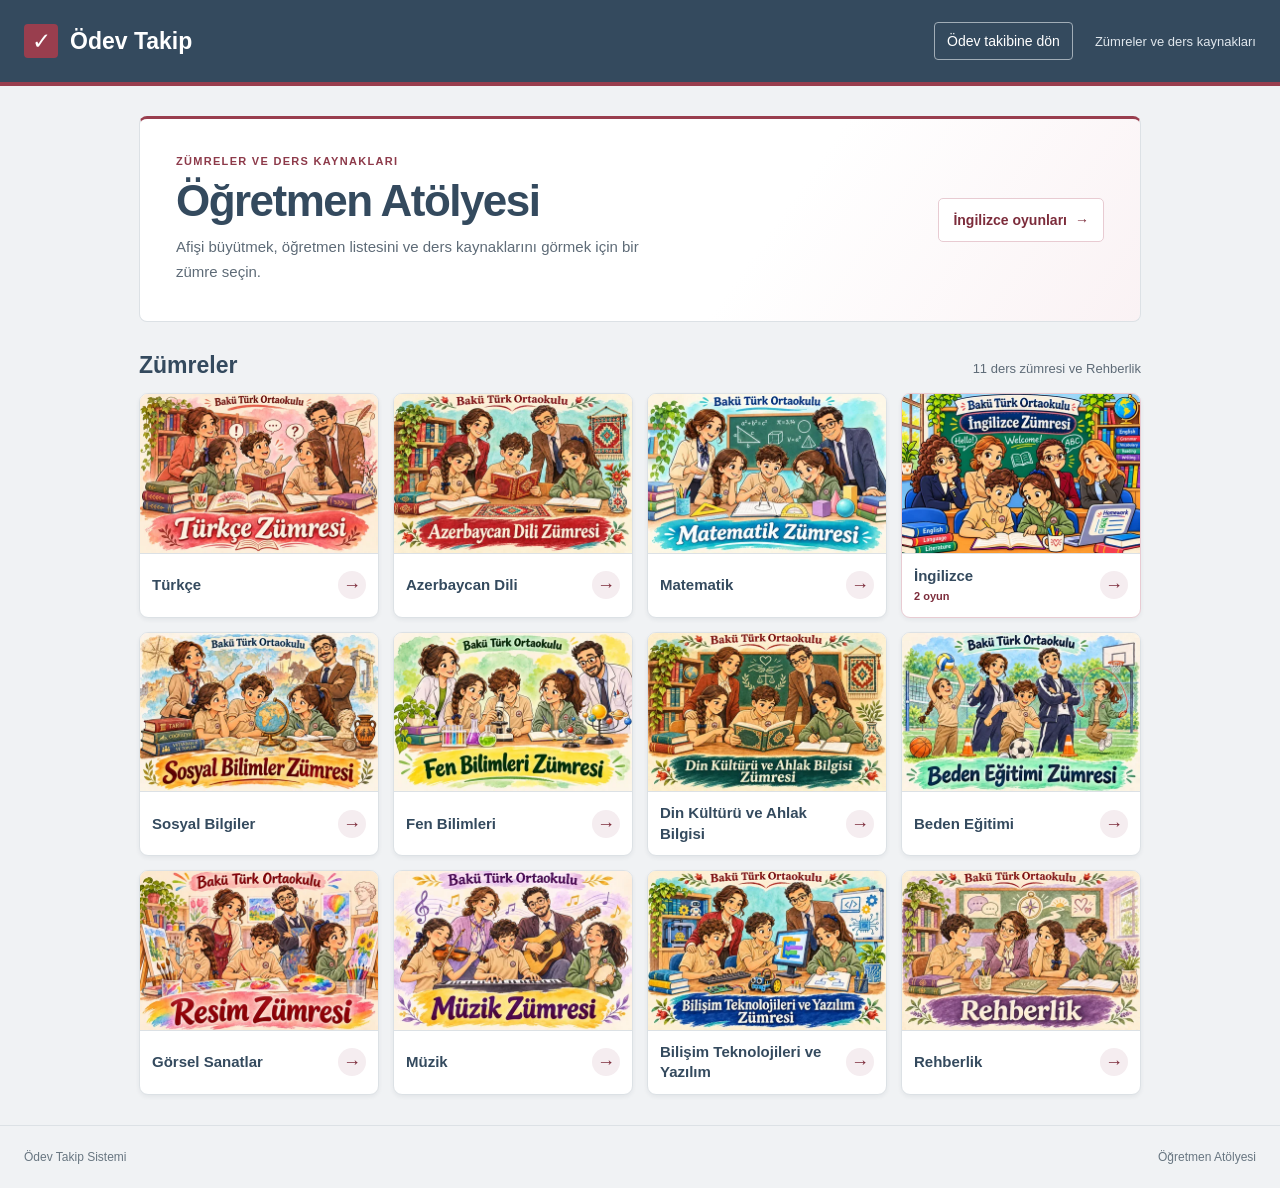
==== commit ad037b31: "Add files via upload" ====
--- a/materyaller/index.html
+++ b/materyaller/index.html
@@ -62,44 +62,68 @@
     .workshop-count { margin: 0; color: var(--workshop-muted); font-size: 13px; }
     .workshop-grid {
       display: grid;
-      grid-template-columns: repeat(3, minmax(0, 1fr));
-      gap: 12px;
+      grid-template-columns: repeat(4, minmax(0, 1fr));
+      gap: 14px;
       margin: 0;
       padding: 0;
       list-style: none;
     }
     .workshop-link {
-      display: grid;
-      grid-template-columns: 40px minmax(0, 1fr) auto;
-      align-items: center;
-      gap: 12px;
+      display: flex;
+      flex-direction: column;
       height: 100%;
-      min-height: 66px;
-      padding: 12px 14px;
+      min-width: 0;
+      overflow: hidden;
       border: 1px solid var(--workshop-line);
-      border-radius: 6px;
+      border-radius: 9px;
       background: #fff;
       color: var(--workshop-navy);
       font-weight: 700;
       font-size: 15px;
       line-height: 1.35;
-    }
-    .workshop-link:hover { border-color: #9daebc; background: #f9fafb; }
+      box-shadow: 0 2px 4px #182d4210;
+    }
     .workshop-link--featured { border-color: #e8cbd2; }
-    .workshop-link small { display: block; margin-top: 3px; color: var(--workshop-wine); font-size: 11px; }
-    .workshop-mark {
+    .workshop-link:is(:hover, :focus-visible) { border-color: #a3b0be; }
+    .workshop-thumbnail {
+      display: block;
+      aspect-ratio: 3 / 2;
+      overflow: hidden;
+      background: #f3efed;
+    }
+    .workshop-thumbnail img {
+      display: block;
+      width: 100%;
+      height: 100%;
+      object-fit: contain;
+    }
+    .workshop-card-body {
+      display: grid;
+      grid-template-columns: minmax(0, 1fr) auto;
+      align-items: center;
+      flex: 1;
+      gap: 8px;
+      min-height: 64px;
+      padding: 10px 12px;
+      border-top: 1px solid var(--workshop-line);
+    }
+    .workshop-link small {
+      display: block;
+      margin-top: 3px;
+      color: var(--workshop-wine);
+      font-size: 11px;
+    }
+    .workshop-arrow {
       display: grid;
       place-items: center;
-      width: 40px;
-      height: 40px;
-      border-radius: 6px;
-      background: #edf2f6;
-      color: var(--workshop-navy);
-      font-size: 14px;
-      font-weight: 700;
-    }
-    .workshop-link--featured .workshop-mark { color: var(--workshop-wine); background: #f5e8eb; }
-    .workshop-arrow { color: var(--workshop-wine); font-weight: 400; font-size: 18px; }
+      width: 28px;
+      height: 28px;
+      border-radius: 50%;
+      background: #f5edf0;
+      color: var(--workshop-wine);
+      font-weight: 400;
+      font-size: 18px;
+    }
     .workshop-panel {
       margin: 0 0 18px;
       padding: clamp(18px, 3.5vw, 30px);
@@ -207,14 +231,51 @@
     }
     .workshop-close:hover { background: #f5edf0; color: var(--workshop-wine); }
     .workshop-close span { font-size: 20px; line-height: 1; }
-    @media (max-width: 870px) {
+    @media (prefers-reduced-motion: no-preference) {
+      @keyframes workshop-card-in {
+        from { opacity: 0; transform: translateY(8px); }
+        to { opacity: 1; transform: translateY(0); }
+      }
+      @keyframes workshop-dialog-in {
+        from { opacity: 0; transform: translateY(8px) scale(.985); }
+        to { opacity: 1; transform: none; }
+      }
+      @keyframes workshop-backdrop-in {
+        from { opacity: 0; }
+        to { opacity: 1; }
+      }
+      .workshop-grid > li { animation: workshop-card-in 300ms ease-out var(--card-delay, 0ms) both; }
+      .workshop-grid > li:nth-child(4n + 2) { --card-delay: 30ms; }
+      .workshop-grid > li:nth-child(4n + 3) { --card-delay: 60ms; }
+      .workshop-grid > li:nth-child(4n + 4) { --card-delay: 90ms; }
+      .workshop-link { transition: transform 180ms ease, box-shadow 180ms ease, border-color 180ms ease; }
+      .workshop-thumbnail img { transition: transform 240ms ease-out; }
+      .workshop-arrow { transition: transform 180ms ease; }
+      .workshop-link:focus-visible { transform: translateY(-3px); box-shadow: 0 8px 18px #182d4224; }
+      .workshop-link:focus-visible .workshop-thumbnail img { transform: scale(1.03); }
+      .workshop-link:focus-visible .workshop-arrow { transform: translateX(2px); }
+      @media (hover: hover) and (pointer: fine) {
+        .workshop-link:hover { transform: translateY(-3px); box-shadow: 0 8px 18px #182d4224; }
+        .workshop-link:hover .workshop-thumbnail img { transform: scale(1.03); }
+        .workshop-link:hover .workshop-arrow { transform: translateX(2px); }
+      }
+      .workshop-link:active { transform: scale(.985); }
+      .workshop-dialog[open] { animation: workshop-dialog-in 220ms ease-out both; }
+      .workshop-dialog[open]::backdrop { animation: workshop-backdrop-in 180ms ease-out both; }
+    }
+    @media (max-width: 920px) {
+      .workshop-grid { grid-template-columns: repeat(3, minmax(0, 1fr)); }
+    }
+    @media (max-width: 680px) {
       .workshop-grid { grid-template-columns: repeat(2, minmax(0, 1fr)); }
     }
     @media (max-width: 580px) {
       .workshop-hero { align-items: flex-start; flex-direction: column; gap: 14px; }
       .workshop-directory { margin: 23px 0; }
-      .workshop-grid { grid-template-columns: 1fr; gap: 8px; }
-      .workshop-link { min-height: 56px; padding: 8px 12px; }
+      .workshop-grid { gap: 10px; }
+      .workshop-link { font-size: 14px; }
+      .workshop-card-body { min-height: 57px; padding: 9px 10px; }
+      .workshop-arrow { width: 23px; height: 23px; font-size: 15px; }
       .workshop-dialog { width: calc(100% - 20px); }
     }
   </style>
@@ -230,7 +291,7 @@
       <div>
         <p class="eyebrow">ZÜMRELER VE DERS KAYNAKLARI</p>
         <h1 id="workshop-title">Öğretmen Atölyesi</h1>
-        <p class="lead">Zümre görselini, öğretmen listesini ve ders kaynaklarını görmek için bir karta tıklayın.</p>
+        <p class="lead">Afişi büyütmek, öğretmen listesini ve ders kaynaklarını görmek için bir zümre seçin.</p>
       </div>
       <a class="workshop-quick" href="#ingilizce" data-workshop-games>İngilizce oyunları <span aria-hidden="true">→</span></a>
     </section>
@@ -241,64 +302,112 @@
       </div>
       <ul class="workshop-grid">
         <li><a class="workshop-link" href="#turkce">
-          <span class="workshop-mark" aria-hidden="true">Aa</span>
-          <span>Türkçe</span>
-          <span class="workshop-arrow" aria-hidden="true">→</span>
+          <span class="workshop-thumbnail">
+            <img src="./mini-turkce.webp" width="480" height="320" loading="lazy" decoding="async" alt="">
+          </span>
+          <span class="workshop-card-body">
+            <span>Türkçe</span>
+            <span class="workshop-arrow" aria-hidden="true">→</span>
+          </span>
         </a></li>
         <li><a class="workshop-link" href="#azerbaycan-dili">
-          <span class="workshop-mark" aria-hidden="true">AZ</span>
-          <span>Azerbaycan Dili</span>
-          <span class="workshop-arrow" aria-hidden="true">→</span>
+          <span class="workshop-thumbnail">
+            <img src="./mini-azerbaycan-dili.webp" width="480" height="320" loading="lazy" decoding="async" alt="">
+          </span>
+          <span class="workshop-card-body">
+            <span>Azerbaycan Dili</span>
+            <span class="workshop-arrow" aria-hidden="true">→</span>
+          </span>
         </a></li>
         <li><a class="workshop-link" href="#matematik">
-          <span class="workshop-mark" aria-hidden="true">∑</span>
-          <span>Matematik</span>
-          <span class="workshop-arrow" aria-hidden="true">→</span>
+          <span class="workshop-thumbnail">
+            <img src="./mini-matematik.webp" width="480" height="320" loading="lazy" decoding="async" alt="">
+          </span>
+          <span class="workshop-card-body">
+            <span>Matematik</span>
+            <span class="workshop-arrow" aria-hidden="true">→</span>
+          </span>
         </a></li>
         <li><a class="workshop-link workshop-link--featured" href="#ingilizce">
-          <span class="workshop-mark" aria-hidden="true">EN</span>
-          <span>İngilizce<small>2 oyun</small></span>
-          <span class="workshop-arrow" aria-hidden="true">→</span>
+          <span class="workshop-thumbnail">
+            <img src="./mini-ingilizce.webp" width="480" height="320" loading="lazy" decoding="async" alt="">
+          </span>
+          <span class="workshop-card-body">
+            <span>İngilizce<small>2 oyun</small></span>
+            <span class="workshop-arrow" aria-hidden="true">→</span>
+          </span>
         </a></li>
         <li><a class="workshop-link" href="#sosyal-bilgiler">
-          <span class="workshop-mark" aria-hidden="true">SB</span>
-          <span>Sosyal Bilgiler</span>
-          <span class="workshop-arrow" aria-hidden="true">→</span>
+          <span class="workshop-thumbnail">
+            <img src="./mini-sosyal-bilgiler.webp" width="480" height="320" loading="lazy" decoding="async" alt="">
+          </span>
+          <span class="workshop-card-body">
+            <span>Sosyal Bilgiler</span>
+            <span class="workshop-arrow" aria-hidden="true">→</span>
+          </span>
         </a></li>
         <li><a class="workshop-link" href="#fen-bilimleri">
-          <span class="workshop-mark" aria-hidden="true">FB</span>
-          <span>Fen Bilimleri</span>
-          <span class="workshop-arrow" aria-hidden="true">→</span>
+          <span class="workshop-thumbnail">
+            <img src="./mini-fen-bilimleri.webp" width="480" height="320" loading="lazy" decoding="async" alt="">
+          </span>
+          <span class="workshop-card-body">
+            <span>Fen Bilimleri</span>
+            <span class="workshop-arrow" aria-hidden="true">→</span>
+          </span>
         </a></li>
         <li><a class="workshop-link" href="#din-kulturu">
-          <span class="workshop-mark" aria-hidden="true">DK</span>
-          <span>Din Kültürü ve Ahlak Bilgisi</span>
-          <span class="workshop-arrow" aria-hidden="true">→</span>
+          <span class="workshop-thumbnail">
+            <img src="./mini-din-kulturu.webp" width="480" height="320" loading="lazy" decoding="async" alt="">
+          </span>
+          <span class="workshop-card-body">
+            <span>Din Kültürü ve Ahlak Bilgisi</span>
+            <span class="workshop-arrow" aria-hidden="true">→</span>
+          </span>
         </a></li>
         <li><a class="workshop-link" href="#beden-egitimi">
-          <span class="workshop-mark" aria-hidden="true">BE</span>
-          <span>Beden Eğitimi</span>
-          <span class="workshop-arrow" aria-hidden="true">→</span>
+          <span class="workshop-thumbnail">
+            <img src="./mini-beden-egitimi.webp" width="480" height="320" loading="lazy" decoding="async" alt="">
+          </span>
+          <span class="workshop-card-body">
+            <span>Beden Eğitimi</span>
+            <span class="workshop-arrow" aria-hidden="true">→</span>
+          </span>
         </a></li>
         <li><a class="workshop-link" href="#gorsel-sanatlar">
-          <span class="workshop-mark" aria-hidden="true">GS</span>
-          <span>Görsel Sanatlar</span>
-          <span class="workshop-arrow" aria-hidden="true">→</span>
+          <span class="workshop-thumbnail">
+            <img src="./mini-gorsel-sanatlar.webp" width="480" height="320" loading="lazy" decoding="async" alt="">
+          </span>
+          <span class="workshop-card-body">
+            <span>Görsel Sanatlar</span>
+            <span class="workshop-arrow" aria-hidden="true">→</span>
+          </span>
         </a></li>
         <li><a class="workshop-link" href="#muzik">
-          <span class="workshop-mark" aria-hidden="true">♪</span>
-          <span>Müzik</span>
-          <span class="workshop-arrow" aria-hidden="true">→</span>
+          <span class="workshop-thumbnail">
+            <img src="./mini-muzik.webp" width="480" height="320" loading="lazy" decoding="async" alt="">
+          </span>
+          <span class="workshop-card-body">
+            <span>Müzik</span>
+            <span class="workshop-arrow" aria-hidden="true">→</span>
+          </span>
         </a></li>
         <li><a class="workshop-link" href="#bilisim-teknolojileri">
-          <span class="workshop-mark" aria-hidden="true">BT</span>
-          <span>Bilişim Teknolojileri ve Yazılım</span>
-          <span class="workshop-arrow" aria-hidden="true">→</span>
+          <span class="workshop-thumbnail">
+            <img src="./mini-bilisim-teknolojileri.webp" width="480" height="320" loading="lazy" decoding="async" alt="">
+          </span>
+          <span class="workshop-card-body">
+            <span>Bilişim Teknolojileri ve Yazılım</span>
+            <span class="workshop-arrow" aria-hidden="true">→</span>
+          </span>
         </a></li>
         <li><a class="workshop-link" href="#rehberlik">
-          <span class="workshop-mark" aria-hidden="true">R</span>
-          <span>Rehberlik</span>
-          <span class="workshop-arrow" aria-hidden="true">→</span>
+          <span class="workshop-thumbnail">
+            <img src="./mini-rehberlik.webp" width="480" height="320" loading="lazy" decoding="async" alt="">
+          </span>
+          <span class="workshop-card-body">
+            <span>Rehberlik</span>
+            <span class="workshop-arrow" aria-hidden="true">→</span>
+          </span>
         </a></li>
       </ul>
     </nav>
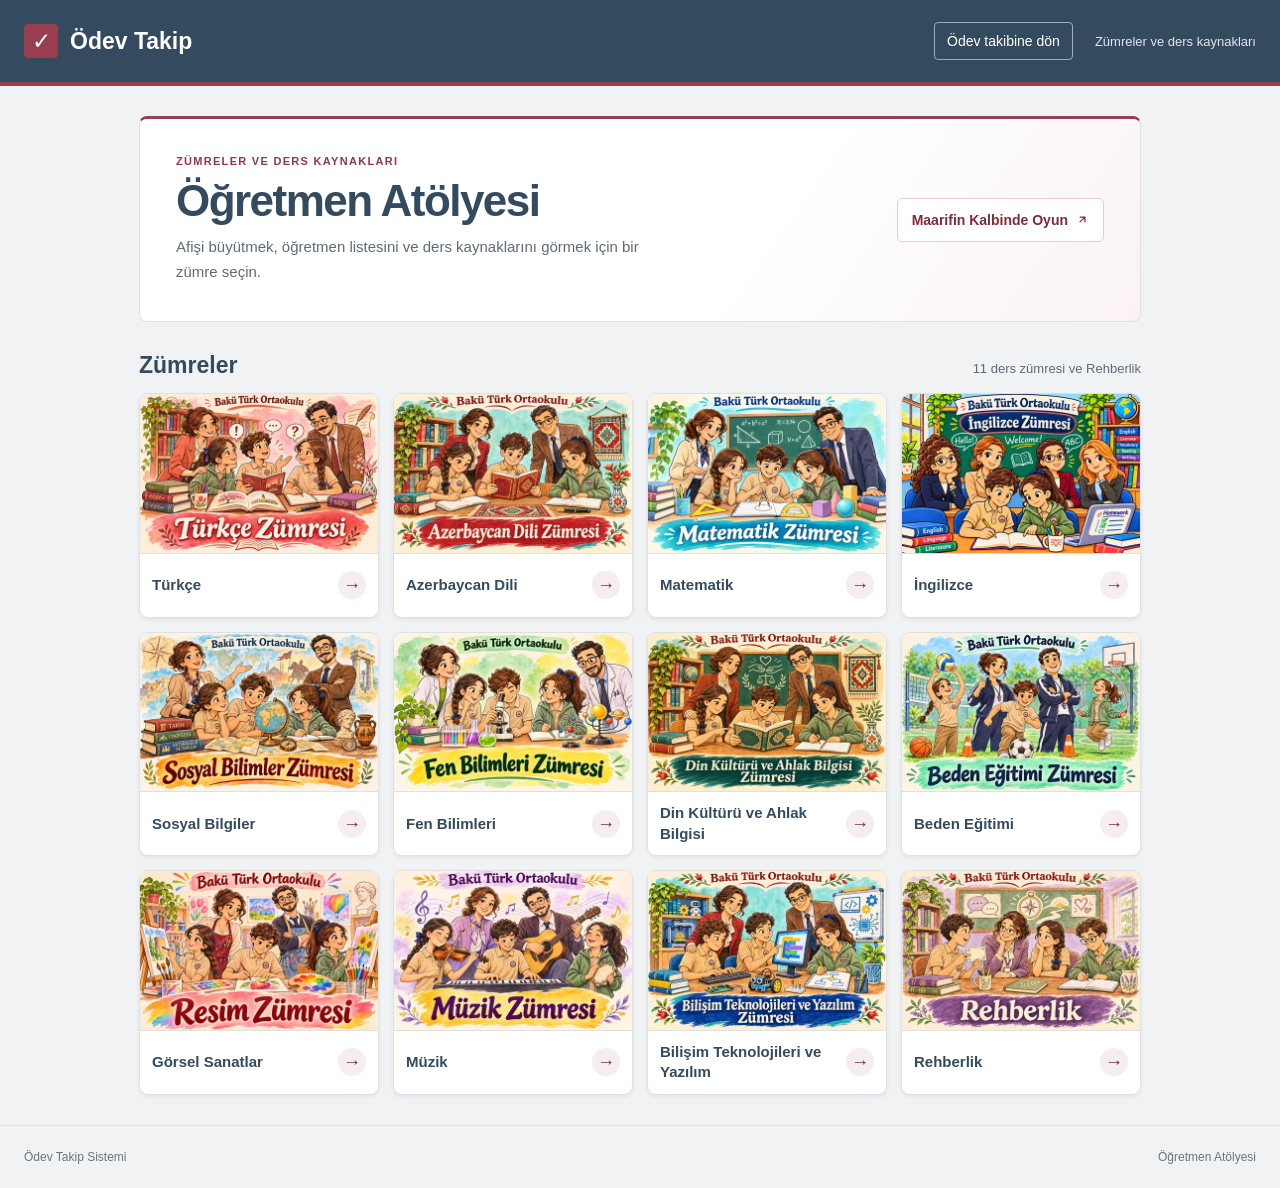
==== commit b9a4dd16: "Add files via upload" ====
--- a/materyaller/index.html
+++ b/materyaller/index.html
@@ -32,7 +32,7 @@
       line-height: 1.1;
     }
     .workshop-hero .lead { margin: 0; max-width: 480px; line-height: 1.65; }
-    .workshop-quick, .workshop-back {
+    .workshop-resource, .workshop-back {
       display: inline-flex;
       min-height: 44px;
       align-items: center;
@@ -41,14 +41,15 @@
       font-weight: 700;
       color: var(--workshop-wine);
     }
-    .workshop-quick {
+    .workshop-external-icon { flex: none; }
+    .workshop-resource {
       flex-shrink: 0;
       padding: 10px 14px;
       border: 1px solid #e8cbd2;
       border-radius: 5px;
       background: #fff;
     }
-    .workshop-quick:hover, .workshop-link--featured:hover { background: #fbf1f3; }
+    .workshop-resource:hover { background: #fbf1f3; }
     .workshop-directory { margin: 30px 0; scroll-margin-top: 16px; }
     .workshop-heading {
       display: flex;
@@ -83,7 +84,6 @@
       line-height: 1.35;
       box-shadow: 0 2px 4px #182d4210;
     }
-    .workshop-link--featured { border-color: #e8cbd2; }
     .workshop-link:is(:hover, :focus-visible) { border-color: #a3b0be; }
     .workshop-thumbnail {
       display: block;
@@ -106,12 +106,6 @@
       min-height: 64px;
       padding: 10px 12px;
       border-top: 1px solid var(--workshop-line);
-    }
-    .workshop-link small {
-      display: block;
-      margin-top: 3px;
-      color: var(--workshop-wine);
-      font-size: 11px;
     }
     .workshop-arrow {
       display: grid;
@@ -293,7 +287,7 @@
         <h1 id="workshop-title">Öğretmen Atölyesi</h1>
         <p class="lead">Afişi büyütmek, öğretmen listesini ve ders kaynaklarını görmek için bir zümre seçin.</p>
       </div>
-      <a class="workshop-quick" href="#ingilizce" data-workshop-games>İngilizce oyunları <span aria-hidden="true">→</span></a>
+      <a class="workshop-resource" href="https://tegm.meb.gov.tr/www/maarifin-kalbinde-oyun/icerik/1318" target="_blank" rel="noopener noreferrer" aria-label="Maarifin Kalbinde Oyun (MEB, yeni sekme)">Maarifin Kalbinde Oyun <svg class="workshop-external-icon" width="13" height="13" viewBox="0 0 16 16" aria-hidden="true" fill="none" stroke="currentColor" stroke-width="1.5" stroke-linecap="round" stroke-linejoin="round"><path d="M5 11l6-6M5 5h6v6"/></svg></a>
     </section>
     <nav class="workshop-directory" id="zumreler" aria-labelledby="directory-title" tabindex="-1">
       <div class="workshop-heading">
@@ -328,12 +322,12 @@
             <span class="workshop-arrow" aria-hidden="true">→</span>
           </span>
         </a></li>
-        <li><a class="workshop-link workshop-link--featured" href="#ingilizce">
+        <li><a class="workshop-link" href="#ingilizce">
           <span class="workshop-thumbnail">
             <img src="./mini-ingilizce.webp" width="480" height="320" loading="lazy" decoding="async" alt="">
           </span>
           <span class="workshop-card-body">
-            <span>İngilizce<small>2 oyun</small></span>
+            <span>İngilizce</span>
             <span class="workshop-arrow" aria-hidden="true">→</span>
           </span>
         </a></li>
@@ -464,7 +458,7 @@
           <p>Öğretmen listesi daha sonra eklenecek.</p>
         </div>
         <section class="workshop-games" aria-labelledby="games-title">
-          <h3 id="games-title" tabindex="-1">İngilizce oyunları</h3>
+          <h3 id="games-title">Oyunlar</h3>
           <div class="materials-grid">
             <article class="material-card">
               <div class="material-icon" aria-hidden="true">Aa</div>
@@ -601,7 +595,7 @@
 
       const panels = document.querySelector(".workshop-panels");
       const closeButton = dialog.querySelector(".workshop-close");
-      const links = [...document.querySelectorAll(".workshop-link, .workshop-quick")];
+      const links = [...document.querySelectorAll(".workshop-link")];
       let activePanel, placeholder, opener;
       let beganOutside = false;
 
@@ -610,7 +604,7 @@
         return panel?.classList.contains("workshop-panel") ? panel : null;
       }
 
-      function openPanel(panel, trigger, jumpToGames = false) {
+      function openPanel(panel, trigger) {
         if (activePanel) return;
         activePanel = panel;
         opener = trigger;
@@ -622,12 +616,6 @@
         dialog.showModal();
         document.documentElement.classList.add("workshop-dialog-open");
         dialog.scrollTop = 0;
-
-        if (jumpToGames) {
-          const gamesTitle = panel.querySelector("#games-title");
-          gamesTitle.focus({ preventScroll: true });
-          gamesTitle.scrollIntoView({ block: "start" });
-        }
       }
 
       closeButton.addEventListener("click", () => dialog.close());
@@ -656,7 +644,7 @@
           const panel = panelFor(link.hash);
           if (!panel) return;
           event.preventDefault();
-          openPanel(panel, link, link.hasAttribute("data-workshop-games"));
+          openPanel(panel, link);
         });
       }
 
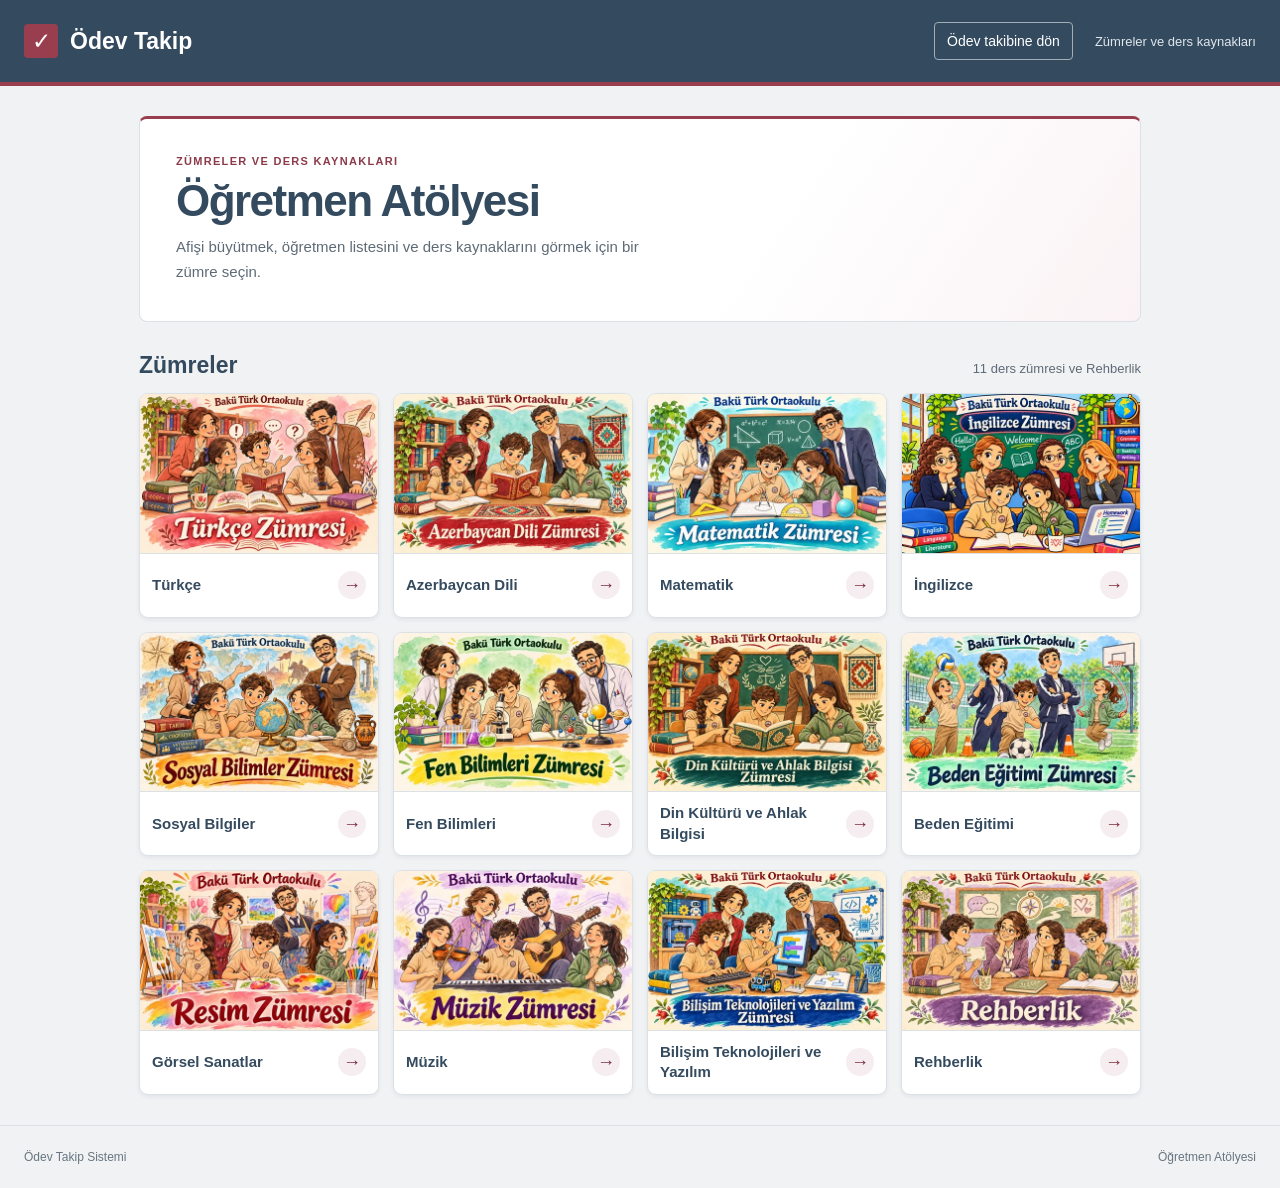
==== commit 331d7fd4: "Add files via upload" ====
--- a/materyaller/index.html
+++ b/materyaller/index.html
@@ -14,10 +14,6 @@
       --workshop-muted: #5e6b77;
     }
     .workshop-hero {
-      display: flex;
-      align-items: center;
-      justify-content: space-between;
-      gap: 24px;
       padding: clamp(20px, 4vw, 36px);
       border: 1px solid var(--workshop-line);
       border-top: 3px solid #993e4e;
@@ -32,7 +28,7 @@
       line-height: 1.1;
     }
     .workshop-hero .lead { margin: 0; max-width: 480px; line-height: 1.65; }
-    .workshop-resource, .workshop-back {
+    .workshop-back {
       display: inline-flex;
       min-height: 44px;
       align-items: center;
@@ -41,15 +37,6 @@
       font-weight: 700;
       color: var(--workshop-wine);
     }
-    .workshop-external-icon { flex: none; }
-    .workshop-resource {
-      flex-shrink: 0;
-      padding: 10px 14px;
-      border: 1px solid #e8cbd2;
-      border-radius: 5px;
-      background: #fff;
-    }
-    .workshop-resource:hover { background: #fbf1f3; }
     .workshop-directory { margin: 30px 0; scroll-margin-top: 16px; }
     .workshop-heading {
       display: flex;
@@ -264,7 +251,6 @@
       .workshop-grid { grid-template-columns: repeat(2, minmax(0, 1fr)); }
     }
     @media (max-width: 580px) {
-      .workshop-hero { align-items: flex-start; flex-direction: column; gap: 14px; }
       .workshop-directory { margin: 23px 0; }
       .workshop-grid { gap: 10px; }
       .workshop-link { font-size: 14px; }
@@ -287,7 +273,6 @@
         <h1 id="workshop-title">Öğretmen Atölyesi</h1>
         <p class="lead">Afişi büyütmek, öğretmen listesini ve ders kaynaklarını görmek için bir zümre seçin.</p>
       </div>
-      <a class="workshop-resource" href="https://tegm.meb.gov.tr/www/maarifin-kalbinde-oyun/icerik/1318" target="_blank" rel="noopener noreferrer" aria-label="Maarifin Kalbinde Oyun (MEB, yeni sekme)">Maarifin Kalbinde Oyun <svg class="workshop-external-icon" width="13" height="13" viewBox="0 0 16 16" aria-hidden="true" fill="none" stroke="currentColor" stroke-width="1.5" stroke-linecap="round" stroke-linejoin="round"><path d="M5 11l6-6M5 5h6v6"/></svg></a>
     </section>
     <nav class="workshop-directory" id="zumreler" aria-labelledby="directory-title" tabindex="-1">
       <div class="workshop-heading">
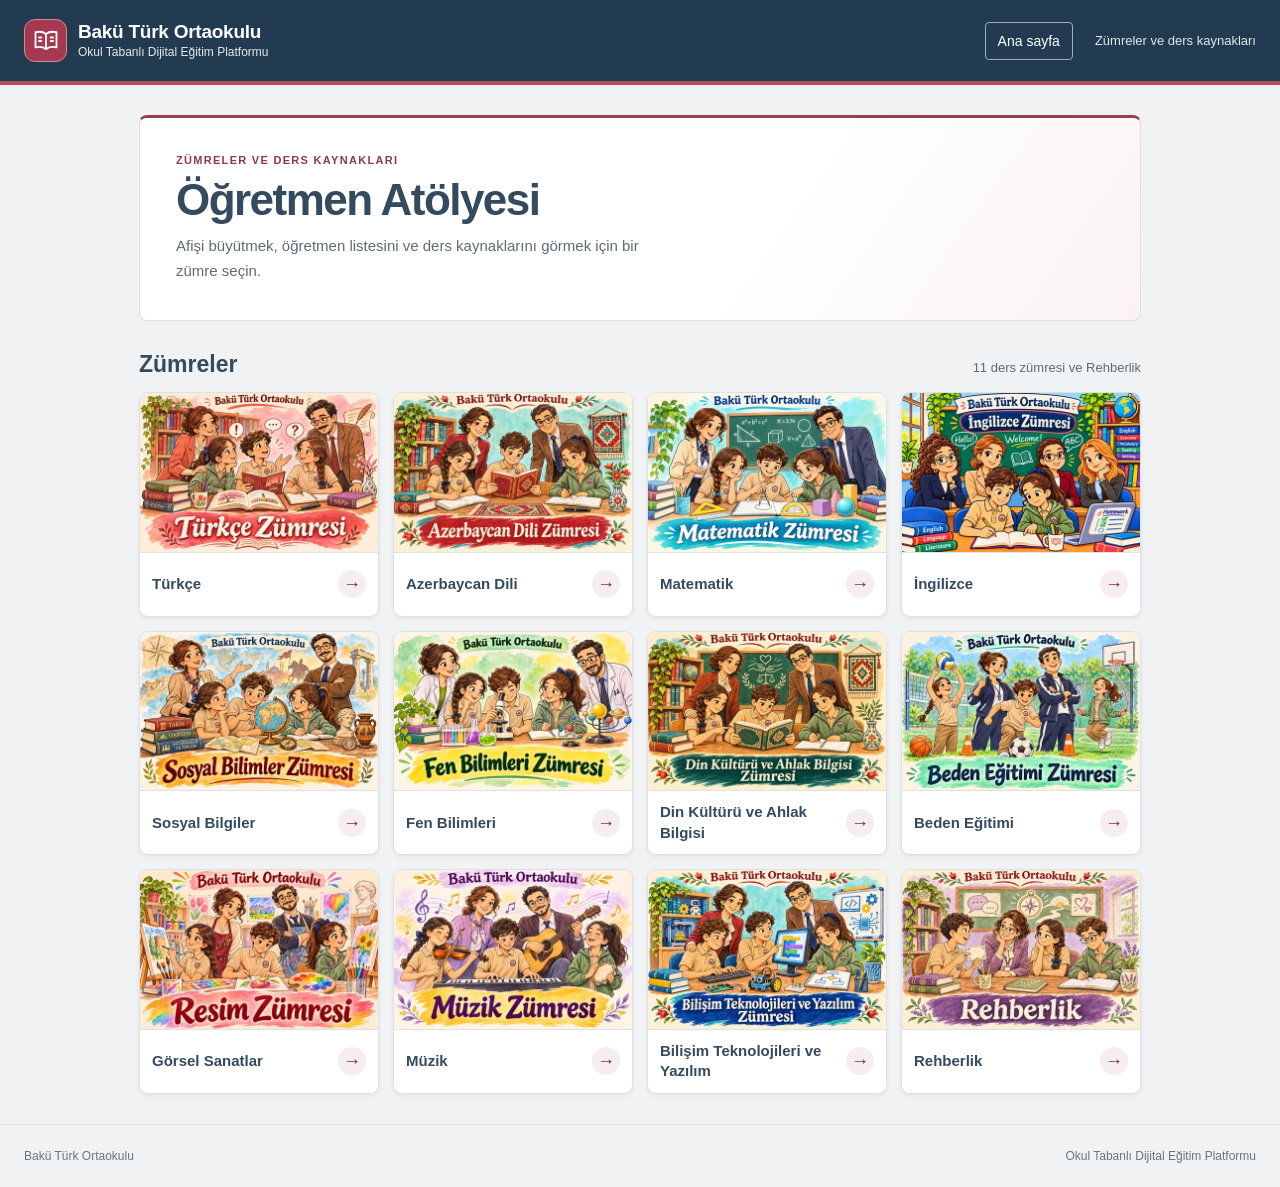
==== commit 000cb912: "Add files via upload" ====
--- a/materyaller/index.html
+++ b/materyaller/index.html
@@ -4,7 +4,7 @@
   <meta charset="utf-8">
   <meta name="viewport" content="width=device-width, initial-scale=1">
   <meta name="description" content="Öğretmen Atölyesi: zümre görselleri, öğretmen listeleri ve ders kaynakları.">
-  <title>Öğretmen Atölyesi | Ödev Takip</title>
+  <title>Öğretmen Atölyesi | Bakü Türk Ortaokulu Okul Tabanlı Dijital Eğitim Platformu</title>
   <link rel="stylesheet" href="../style.css">
   <style>
     .workshop-page {
@@ -138,6 +138,49 @@
     }
     .workshop-teachers h3, .workshop-games h3 { margin: 0; color: var(--workshop-navy); font-size: 16px; }
     .workshop-teachers p { margin: 5px 0 0; color: var(--workshop-muted); font-size: 14px; line-height: 1.6; }
+    .workshop-teacher-list {
+      display: grid;
+      grid-template-columns: repeat(2, minmax(0, 1fr));
+      align-items: start;
+      gap: 8px;
+      list-style: none;
+      margin: 10px 0 0;
+      padding: 0;
+    }
+    .workshop-teacher-trigger {
+      display: flex;
+      justify-content: space-between;
+      align-items: center;
+      gap: 10px;
+      min-height: 44px;
+      padding: 8px 11px;
+      border: 1px solid #dce4ea;
+      border-radius: 7px;
+      background: #fff;
+      color: var(--workshop-navy);
+      font-size: 14px;
+      font-weight: 700;
+    }
+    .workshop-teacher-trigger:hover { border-color: #b9808b; }
+    .workshop-teacher-trigger:focus-visible { outline: 2px solid #2c5275; outline-offset: 2px; }
+    summary.workshop-teacher-trigger { cursor: pointer; list-style: none; }
+    summary.workshop-teacher-trigger::-webkit-details-marker { display: none; }
+    summary.workshop-teacher-trigger::after {
+      content: "";
+      flex: none;
+      width: 6px;
+      height: 6px;
+      margin: -3px 2px 0 0;
+      border-right: 2px solid #932d43;
+      border-bottom: 2px solid #932d43;
+      transform: rotate(45deg);
+    }
+    details[open] > summary.workshop-teacher-trigger::after { transform: rotate(225deg); margin-top: 3px; }
+    .workshop-teacher-trigger svg { flex: none; color: #932d43; }
+    .workshop-teacher-list details p { margin: 5px 10px 2px; }
+    @media (max-width: 520px) {
+      .workshop-teacher-list { grid-template-columns: 1fr; }
+    }
     .workshop-games { margin-top: 22px; }
     .workshop-games h3 { margin-bottom: 12px; }
     .workshop-games .materials-grid { gap: 14px; }
@@ -259,12 +302,18 @@
       .workshop-dialog { width: calc(100% - 20px); }
     }
   </style>
+  <link rel="stylesheet" href="../platform/platform.css?v=3">
 </head>
 <body>
   <a class="skip-link" href="#main-content">İçeriğe geç</a>
-  <header class="site-header">
-    <a href="../" class="brand"><span class="brand-icon" aria-hidden="true">✓</span> Ödev Takip</a>
-    <div class="header-links"><a href="../">Ödev takibine dön</a><span class="stage">Zümreler ve ders kaynakları</span></div>
+  <header class="site-header site-header--platform">
+    <a href="../" class="brand platform-brand" aria-label="Bakü Türk Ortaokulu Okul Tabanlı Dijital Eğitim Platformu">
+      <span class="brand-icon platform-mark" aria-hidden="true">
+        <svg width="28" height="28" viewBox="0 0 24 24" fill="none" stroke="currentColor" stroke-width="1.55" stroke-linecap="round" stroke-linejoin="round"><path d="M12 6c-2.6-2-5.5-2.4-9-1.5v13c3.5-.9 6.4-.5 9 1.5 2.6-2 5.5-2.4 9-1.5v-13c-3.5-.9-6.4-.5-9 1.5v13"/><path d="M6 9h2m-2 3h2m8-3h2m-2 3h2"/></svg>
+      </span>
+      <span class="platform-brand-copy"><strong>Bakü Türk Ortaokulu</strong><span>Okul Tabanlı Dijital Eğitim Platformu</span></span>
+    </a>
+    <div class="header-links"><a href="../">Ana sayfa</a><span class="stage">Zümreler ve ders kaynakları</span></div>
   </header>
   <main id="main-content" class="materials-page workshop-page" tabindex="-1">
     <section class="workshop-hero" aria-labelledby="workshop-title">
@@ -440,7 +489,31 @@
         </figure>
         <div class="workshop-teachers">
           <h3>Zümre öğretmenleri</h3>
-          <p>Öğretmen listesi daha sonra eklenecek.</p>
+          <ul class="workshop-teacher-list">
+            <li>
+              <details>
+                <summary class="workshop-teacher-trigger">Gülşen Zengin</summary>
+                <p>Öğretmen sayfasının bağlantısı henüz eklenmedi.</p>
+              </details>
+            </li>
+            <li>
+              <details>
+                <summary class="workshop-teacher-trigger">Melek Gedik</summary>
+                <p>Öğretmen sayfasının bağlantısı henüz eklenmedi.</p>
+              </details>
+            </li>
+            <li>
+              <details>
+                <summary class="workshop-teacher-trigger">Nevra Akorhan Memiş</summary>
+                <p>Öğretmen sayfasının bağlantısı henüz eklenmedi.</p>
+              </details>
+            </li>
+            <li>
+              <a class="workshop-teacher-trigger" href="https://gizemshahbazova.github.io/Ingilizce/" target="_blank" rel="noopener noreferrer">
+                Zeynep Gizem Şahbaz <svg width="15" height="15" viewBox="0 0 16 16" aria-hidden="true" fill="none" stroke="currentColor" stroke-width="1.5" stroke-linecap="round" stroke-linejoin="round"><path d="M5 11l6-6M5 5h6v6"/></svg>
+              </a>
+            </li>
+          </ul>
         </div>
         <section class="workshop-games" aria-labelledby="games-title">
           <h3 id="games-title">Oyunlar</h3>
@@ -572,7 +645,7 @@
       <button class="workshop-close" type="button" autofocus><span aria-hidden="true">×</span> Kapat</button>
     </dialog>
   </main>
-  <footer>Ödev Takip Sistemi <span>Öğretmen Atölyesi</span></footer>
+  <footer>Bakü Türk Ortaokulu <span>Okul Tabanlı Dijital Eğitim Platformu</span></footer>
   <script>
     (() => {
       const dialog = document.getElementById("zumre-penceresi");
--- a/platform/platform.css
+++ b/platform/platform.css
@@ -0,0 +1,258 @@
+:root {
+  --school-navy: #233b50;
+  --school-ink: #213749;
+  --school-wine: #932d43;
+  --school-muted: #506371;
+  --school-paper: #f7f5f1;
+  --school-line: #e1ddd6;
+}
+
+body:has(.platform-home) {
+  background: var(--school-paper);
+}
+
+.site-header.site-header--platform {
+  background: var(--school-navy);
+  border-bottom-color: #b64b5c;
+  padding-block: 19px;
+}
+
+.platform-brand {
+  display: flex;
+  align-items: center;
+  color: inherit;
+  text-decoration: none;
+  flex: 0 0 auto;
+  max-width: 100%;
+  gap: 11px;
+}
+
+.platform-mark {
+  display: grid;
+  place-items: center;
+  box-sizing: border-box;
+  color: #fff;
+  flex: none;
+  width: 43px;
+  height: 43px;
+  border: 1px solid #d18b97;
+  border-radius: 11px;
+  background: #a4394f;
+}
+
+.platform-brand-copy { display: grid; gap: 4px; line-height: 1.12; }
+.platform-brand-copy strong { font-size: 19px; font-weight: 700; letter-spacing: -.25px; }
+.platform-brand-copy > span { color: #e4e9ed; font-size: 12px; font-weight: 500; }
+.site-header--resources .header-links .platform-signin { display: none; }
+
+#main-content:has(.platform-home) {
+  max-width: 1440px;
+  grid-template-columns: 205px minmax(0, 1fr) minmax(270px, 320px);
+  margin-block: 27px 36px;
+  gap: 20px;
+}
+
+#main-content:has(.platform-home) .sidebar {
+  border-color: var(--school-line);
+  border-radius: 13px;
+  padding-bottom: 12px;
+}
+
+#main-content:has(.platform-home) .menu-link { border-left: 4px solid transparent; padding-left: 14px; }
+#main-content:has(.platform-home) .menu-active { border-left-color: var(--school-wine); }
+#main-content:has(.platform-home) .intro { border-color: var(--school-line); border-radius: 14px; }
+
+.platform-home { min-width: 0; }
+.platform-hero {
+  position: relative;
+  isolation: isolate;
+  display: grid;
+  grid-template-columns: minmax(0, 1fr) minmax(156px, .67fr);
+  align-items: center;
+  padding: clamp(22px, 2.9vw, 42px);
+  min-height: 295px;
+  gap: 4px;
+  overflow: hidden;
+  border: 1px solid #efdccc;
+  border-radius: 18px;
+  background: linear-gradient(115deg, #fff8ed, #f9e6d6);
+}
+
+.platform-hero-copy { position: relative; z-index: 1; }
+.platform-hero h1 {
+  color: var(--school-ink);
+  font-size: clamp(34px, 3.65vw, 57px);
+  font-weight: 800;
+  line-height: 1.02;
+  letter-spacing: -.05em;
+  margin: 0 0 15px;
+}
+
+.platform-hero p { color: #455766; line-height: 1.55; font-size: 15px; max-width: 285px; margin: 0 0 23px; }
+.platform-cta {
+  display: inline-flex;
+  align-items: center;
+  gap: 13px;
+  max-width: 100%;
+  min-height: 43px;
+  padding: 10px 15px;
+  border-radius: 8px;
+  background: var(--school-wine);
+  color: #fff;
+  font-size: 13px;
+  font-weight: 700;
+}
+.platform-cta:hover { background: #7d2236; }
+.platform-cta svg { flex: none; }
+
+.platform-hero-art { position: relative; display: grid; place-items: center; align-self: stretch; }
+.platform-hero-art::before,
+.platform-hero-art::after {
+  content: "";
+  position: absolute;
+  inset: 5% -4%;
+  border: 1px solid #ebc0ab;
+  border-radius: 50%;
+  transform: rotate(-18deg);
+  z-index: -1;
+}
+.platform-hero-art::after {
+  inset: 14% -11%;
+  transform: rotate(31deg);
+  opacity: .7;
+}
+.platform-hero-art img {
+  display: block;
+  width: min(100%, 252px);
+  height: auto;
+  mix-blend-mode: multiply;
+}
+
+.platform-resources { padding-top: 24px; scroll-margin-top: 16px; }
+.platform-resources-heading { display: flex; align-items: baseline; justify-content: space-between; flex-wrap: wrap; gap: 7px 14px; margin-bottom: 14px; }
+.platform-resources-heading h2 { margin: 0; color: var(--school-ink); font-size: clamp(20px, 2.1vw, 27px); letter-spacing: -.025em; }
+.platform-tiles { display: grid; grid-template-columns: repeat(2, minmax(0, 1fr)); gap: 11px; }
+.platform-tile {
+  display: grid;
+  grid-template-columns: minmax(0, 1fr) minmax(54px, .48fr);
+  grid-template-rows: 1fr auto;
+  gap: 8px 3px;
+  align-items: start;
+  min-height: 151px;
+  padding: 17px 14px 14px 16px;
+  border: 1px solid var(--school-line);
+  border-radius: 13px;
+  background: #fff;
+}
+.platform-tile:hover { border-color: #bd8992; box-shadow: 0 5px 15px #44372610; }
+.platform-tile--odev { background: #fff9f3; }
+.platform-tile--kitap { background: #fff8eb; }
+.platform-tile--dijital { background: #f0f5f9; }
+.platform-tile--atolye { background: #f3f5eb; }
+.platform-tile h3 { margin: 0 0 7px; color: var(--school-ink); font-size: clamp(15px, 1.45vw, 19px); letter-spacing: -.025em; line-height: 1.22; }
+.platform-tile p { margin: 0; color: #465866; font-size: 13px; line-height: 1.45; }
+.platform-tile img { grid-column: 2; grid-row: 1 / span 2; width: 100%; max-width: 100px; height: auto; align-self: center; justify-self: end; mix-blend-mode: multiply; }
+.platform-tile-arrow { display: grid; place-items: center; width: 30px; height: 29px; border: 1px solid #dbcdd0; border-radius: 7px; color: var(--school-wine); }
+.platform-external-links {
+  display: grid;
+  grid-template-columns: repeat(2, minmax(0, 1fr));
+  gap: 11px;
+  margin-top: 11px;
+}
+.platform-external {
+  display: flex;
+  align-items: center;
+  justify-content: space-between;
+  gap: 10px;
+  padding: 13px 15px;
+  background: #fff;
+  border: 1px solid var(--school-line);
+  border-radius: 11px;
+  color: var(--school-ink);
+  font-size: 14px;
+}
+.platform-external:hover { border-color: #bd8992; }
+.platform-external small { display: block; margin-top: 3px; color: var(--school-muted); }
+.platform-external > svg { flex: none; color: var(--school-wine); }
+
+.platform-game-header {
+  display: flex;
+  flex-wrap: wrap;
+  justify-content: space-between;
+  align-items: center;
+  gap: 10px 18px;
+  margin-bottom: 14px;
+  padding: 12px 14px;
+  border-radius: 12px;
+  background: var(--school-navy);
+  color: #fff;
+}
+.platform-game-header .materials-return { margin: 0; }
+@media print {
+  .platform-game-header { display: none; }
+}
+
+.platform-account.card { border: 1px solid var(--school-line); border-top: 3px solid var(--school-wine); border-radius: 14px; }
+.platform-account .eyebrow { margin-bottom: 10px; }
+.platform-account .primary { background: var(--school-wine); }
+.platform-account .primary:hover { background: #7d2236; }
+.homework-intro .info-block h2 { margin-top: 14px; }
+.homework-intro .platform-cta { margin-top: 14px; }
+
+@media (max-width: 1250px) {
+  #main-content:has(.platform-home) { grid-template-columns: 172px minmax(0, 1fr) minmax(248px, 286px); gap: 15px; }
+}
+@media (max-width: 1070px) {
+  #main-content:has(.platform-home) { grid-template-columns: minmax(0, 1fr) minmax(245px, 290px); }
+  #main-content:has(.platform-home) .sidebar {
+    display: flex;
+    align-items: center;
+    flex-wrap: wrap;
+    grid-column: 1 / -1;
+    padding: 3px 9px;
+  }
+  #main-content:has(.platform-home) .sidebar .menu-heading { display: none; }
+  #main-content:has(.platform-home) .sidebar .menu-link {
+    min-height: 38px;
+    padding: 10px 12px;
+    border-left: 0;
+    border-bottom: 2px solid transparent;
+    font-size: 13px;
+  }
+  #main-content:has(.platform-home) .sidebar .menu-active { border-bottom-color: var(--school-wine); border-radius: 4px; }
+  #main-content:has(.platform-home) .sidebar .resource-menu-links {
+    position: absolute;
+    z-index: 5;
+    width: 100%;
+    min-width: 136px;
+    margin: 2px 0 0;
+    padding: 4px;
+    background: #fff;
+    border: 1px solid var(--school-line);
+    border-radius: 8px;
+    box-shadow: 0 5px 15px #192b3d23;
+  }
+}
+@media (max-width: 720px) {
+  .site-header.site-header--resources { padding: 14px 16px; }
+  .site-header--resources .header-links > .resource-menu,
+  .site-header--resources .header-links > .resource-menu-link { display: none; }
+  .site-header.site-header--resources { display: flex; }
+  .site-header--resources .header-links { display: flex; width: auto; }
+  .site-header--resources .header-links .platform-signin { display: inline-flex; align-items: center; min-height: 34px; border-color: #acb9c4; font-size: 12px; }
+  #main-content:has(.platform-home) { grid-template-columns: minmax(0, 1fr); gap: 15px; margin-block: 16px 26px; }
+  #main-content:has(.platform-home) .sidebar .menu-link { padding-inline: 9px; }
+  .platform-hero { min-height: 242px; padding: 23px 16px; grid-template-columns: minmax(0, 1fr) minmax(101px, .6fr); }
+  .platform-hero h1 { font-size: clamp(29px, 7.3vw, 44px); }
+  .platform-hero p { font-size: 13px; margin-bottom: 16px; }
+  .hero-break { display: none; }
+  .platform-tile { min-height: 142px; padding: 12px; grid-template-columns: minmax(0, 1fr) minmax(40px, .41fr); }
+  .platform-tile h3 { font-size: 15px; }
+  .platform-tile p { font-size: 12px; }
+  .platform-resources { padding-top: 20px; }
+}
+@media (max-width: 380px) {
+  .platform-hero { grid-template-columns: minmax(0, 1fr) 94px; }
+  .platform-tiles, .platform-external-links { grid-template-columns: minmax(0, 1fr); }
+  .platform-tile { min-height: 112px; grid-template-columns: minmax(0, 1fr) 68px; }
+}
